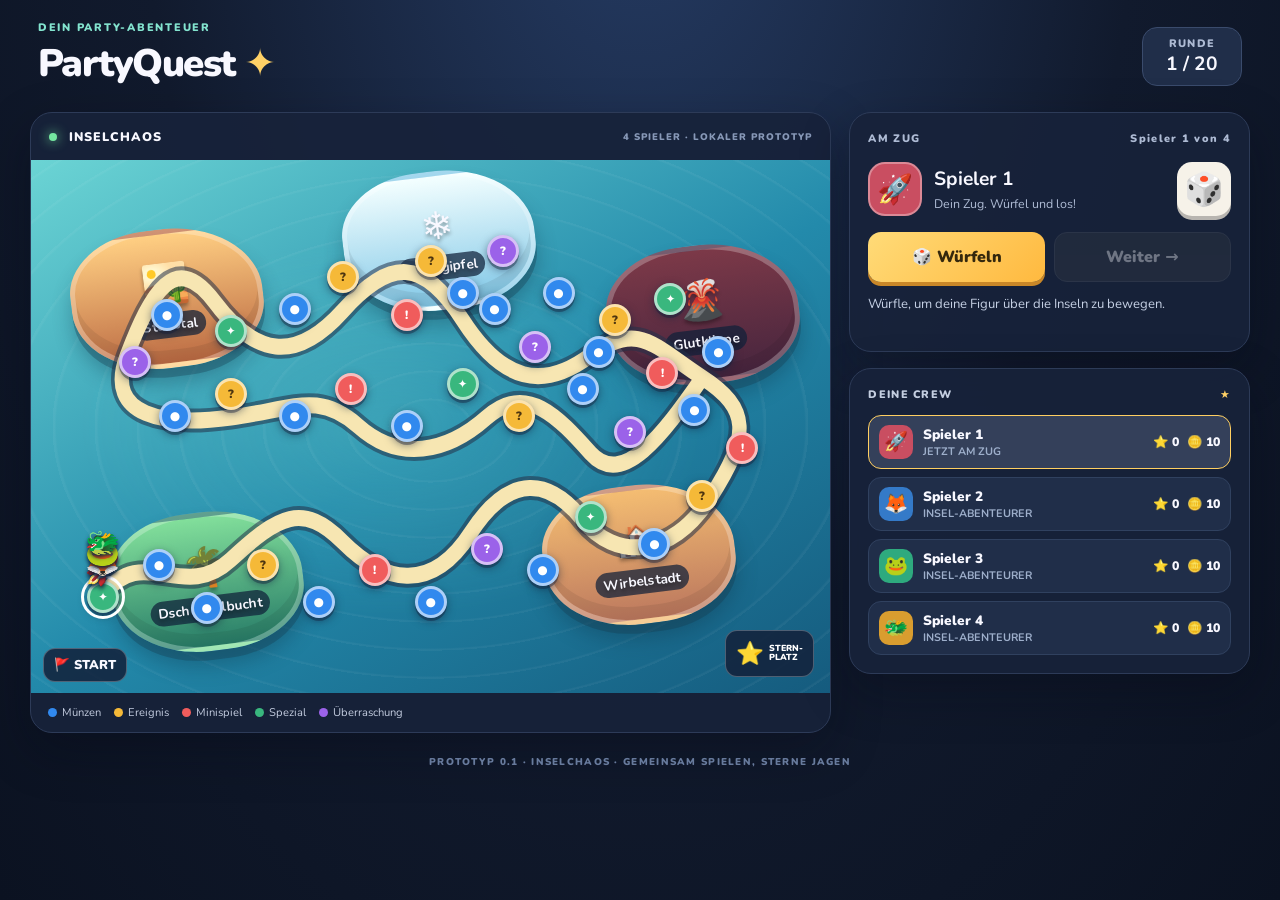
==== index.html @ fa791bbf "Add files via upload" ====
<!doctype html>
<html lang="de">
<head>
  <meta charset="utf-8">
  <meta name="viewport" content="width=device-width, initial-scale=1, viewport-fit=cover">
  <meta name="theme-color" content="#10182c">
  <title>PartyQuest – Inselchaos</title>
  <link rel="stylesheet" href="styles.css">
</head>
<body>
  <header class="topbar">
    <div>
      <div class="eyebrow">DEIN PARTY-ABENTEUER</div>
      <h1>PartyQuest <span>✦</span></h1>
    </div>
    <div class="round-box"><small>RUNDE</small><strong id="round">1 / 20</strong></div>
  </header>

  <main>
    <section class="board-shell">
      <div class="board-heading">
        <div><span class="live-dot"></span> INSELCHAOS</div>
        <span class="tiny-label">4 SPIELER · LOKALER PROTOTYP</span>
      </div>
      <div class="board" id="board">
        <div class="island island-desert"><span>🏜️</span><b>Staubtal</b></div>
        <div class="island island-snow"><span>❄️</span><b>Frostgipfel</b></div>
        <div class="island island-volcano"><span>🌋</span><b>Glutklippe</b></div>
        <div class="island island-town"><span>🏘️</span><b>Wirbelstadt</b></div>
        <div class="island island-jungle"><span>🌴</span><b>Dschungelbucht</b></div>
        <svg class="paths" viewBox="0 0 1000 600" preserveAspectRatio="none" aria-hidden="true">
          <path d="M90 490 C140 430 190 500 250 450 S340 385 390 430 S500 490 550 420 S650 360 690 405 S800 450 850 380 S900 280 840 245 S760 180 700 220 S590 250 540 180 S450 110 390 170 S280 220 230 160 S150 150 120 220 S170 300 250 290 S360 260 410 300 S520 330 570 290 S660 290 700 330 S790 310 840 245"
            fill="none" stroke="#24324a" stroke-width="27" stroke-linecap="round" stroke-linejoin="round" opacity=".55"/>
          <path d="M90 490 C140 430 190 500 250 450 S340 385 390 430 S500 490 550 420 S650 360 690 405 S800 450 850 380 S900 280 840 245 S760 180 700 220 S590 250 540 180 S450 110 390 170 S280 220 230 160 S150 150 120 220 S170 300 250 290 S360 260 410 300 S520 330 570 290 S660 290 700 330 S790 310 840 245"
            fill="none" stroke="#f7e6b2" stroke-width="18" stroke-linecap="round" stroke-linejoin="round"/>
        </svg>
        <div id="spaces" class="spaces"></div>
        <div class="start-flag">🚩 START</div>
        <div class="star-shop">⭐<small>STERN-<br>PLATZ</small></div>
      </div>
      <div class="legend">
        <span><i class="dot blue"></i> Münzen</span>
        <span><i class="dot yellow"></i> Ereignis</span>
        <span><i class="dot red"></i> Minispiel</span>
        <span><i class="dot green"></i> Spezial</span>
        <span><i class="dot purple"></i> Überraschung</span>
      </div>
    </section>

    <section class="game-controls">
      <div class="turn-card">
        <div class="turn-head"><span>AM ZUG</span><span id="turnCount">Spieler 1 von 4</span></div>
        <div class="current-player">
          <div id="currentAvatar" class="avatar red-avatar">🚀</div>
          <div class="player-name"><strong id="currentName">Spieler 1</strong><small id="currentHint">Bereit für dein Abenteuer?</small></div>
          <div class="dice" id="diceFace">🎲</div>
        </div>
        <div class="action-row">
          <button class="primary" id="rollBtn">🎲 Würfeln</button>
          <button class="secondary" id="endBtn" disabled>Weiter →</button>
        </div>
        <p class="status" id="status" aria-live="polite">Würfle, um deine Figur über die Inseln zu bewegen.</p>
      </div>

      <div class="players-card">
        <div class="section-title">DEINE CREW <span>★</span></div>
        <div id="playerList" class="player-list"></div>
      </div>
    </section>
  </main>

  <dialog id="eventDialog">
    <div class="dialog-icon" id="dialogIcon">🎉</div>
    <div class="eyebrow" id="dialogEyebrow">INSEL-EVENT</div>
    <h2 id="dialogTitle">Was für ein Glück!</h2>
    <p id="dialogText">Du hast etwas gefunden.</p>
    <button class="primary full" id="dialogButton">Weiter geht's</button>
  </dialog>

  <footer>PROTOTYP 0.1 · INSELCHAOS · GEMEINSAM SPIELEN, STERNE JAGEN</footer>
  <script src="app.js"></script>
</body>
</html>
---- styles.css ----
@import url('https://fonts.googleapis.com/css2?family=Nunito:wght@500;700;800;900&display=swap');
:root{--ink:#f8f8ff;--muted:#aebbd4;--panel:#17223a;--line:#2a3855;--gold:#ffd166}
*{box-sizing:border-box}
body{margin:0;background:radial-gradient(ellipse at 50% -20%,#263d66 0%,#111a2d 55%,#0b1221 100%);color:var(--ink);font-family:Nunito,system-ui,sans-serif;min-height:100vh}
button{font:inherit;cursor:pointer;border:0;transition:transform .15s,filter .15s}
button:active{transform:scale(.98)}
.topbar{display:flex;justify-content:space-between;align-items:center;padding:20px clamp(16px,3vw,38px);max-width:1500px;margin:auto}
.eyebrow{font-size:.68rem;font-weight:900;letter-spacing:.16em;color:#83e4cf}
h1{margin:2px 0;font-size:clamp(1.7rem,3vw,2.5rem);font-weight:900;letter-spacing:-.04em}
h1 span{color:var(--gold)}
.round-box{background:#202e49;border:1px solid #3a4b6c;border-radius:15px;padding:8px 18px;text-align:center;min-width:100px}
.round-box small,.turn-head,.section-title{display:block;font-size:.68rem;font-weight:900;letter-spacing:.12em;color:var(--muted)}
.round-box strong{font-size:1.2rem}
main{max-width:1500px;margin:0 auto;padding:0 clamp(12px,2.4vw,30px);display:grid;grid-template-columns:minmax(0,1.6fr) minmax(300px,.8fr);gap:18px}
.board-shell,.turn-card,.players-card{background:rgba(23,34,58,.92);border:1px solid #2d3b58;border-radius:22px;box-shadow:0 18px 50px #05091455;overflow:hidden}
.board-heading{display:flex;justify-content:space-between;align-items:center;padding:15px 18px;font-weight:900;letter-spacing:.08em;font-size:.78rem}
.live-dot{display:inline-block;width:8px;height:8px;background:#75e7a0;border-radius:50%;box-shadow:0 0 12px #75e7a0;margin-right:7px}
.tiny-label{font-size:.6rem;color:#8798b7}
.board{position:relative;aspect-ratio:1.5;background:linear-gradient(150deg,#6bd4d4,#238aab 52%,#155b7e);overflow:hidden;isolation:isolate}
.board:before{content:"";position:absolute;inset:0;background:radial-gradient(ellipse at 45% 50%,#7fe4d633,transparent 50%),repeating-radial-gradient(ellipse at 50% 50%,transparent 0 38px,#ffffff0b 40px 42px);z-index:-1}
.island{position:absolute;display:flex;flex-direction:column;align-items:center;justify-content:center;width:24%;height:26%;border:5px solid #ffffff40;border-radius:42% 50% 43% 48%;box-shadow:inset 0 -13px #00000012,0 9px 0 #16394c55,0 15px 20px #0c324755;transform:rotate(-7deg);font-size:clamp(1.3rem,3vw,2.8rem);text-shadow:0 3px 4px #0005}
.island b{font-size:clamp(.55rem,1.1vw,.85rem);background:#102039b8;padding:3px 8px;border-radius:20px;margin-top:2px;letter-spacing:.02em}
.island-desert{left:5%;top:13%;background:linear-gradient(#ffcf83,#bc6b43)}
.island-snow{left:39%;top:2%;background:linear-gradient(#f4ffff,#82c8e7)}
.island-volcano{right:4%;top:16%;background:linear-gradient(#7c3948,#47253e)}
.island-town{right:12%;bottom:13%;background:linear-gradient(#f4bd72,#bc785e)}
.island-jungle{left:10%;bottom:8%;background:linear-gradient(#82df9b,#287d68)}
.paths{position:absolute;inset:0;width:100%;height:100%;z-index:1;pointer-events:none}
.spaces{position:absolute;inset:0;z-index:2}
.space{position:absolute;width:clamp(18px,2.7vw,32px);height:clamp(18px,2.7vw,32px);border:3px solid #fff9;border-radius:50%;box-shadow:0 3px 0 #14203b66,0 3px 9px #10213d88;transform:translate(-50%,-50%);display:grid;place-items:center;font-size:clamp(8px,1vw,12px);font-weight:900;color:#fff}
.space.blue{background:#3189ee}.space.yellow{background:#f5b938;color:#4d3510}.space.red{background:#f05c5c}.space.green{background:#39b77e}.space.purple{background:#9b62e9}
.space.current{outline:3px solid #fff;outline-offset:3px}
.token{position:absolute;z-index:5;transform:translate(-50%,-90%);font-size:clamp(18px,2.4vw,28px);filter:drop-shadow(0 3px 2px #10203c);transition:left .25s,top .25s}
.start-flag,.star-shop{position:absolute;z-index:3;background:#13213bdc;border:1px solid #ffffff40;border-radius:12px;padding:7px 10px;font-size:clamp(.58rem,1vw,.8rem);font-weight:900}
.start-flag{left:1.5%;bottom:2%}.star-shop{right:2%;bottom:3%;display:flex;align-items:center;gap:5px;font-size:1.4rem;color:var(--gold)}.star-shop small{font-size:.55rem;color:white;line-height:1.1}
.legend{display:flex;gap:13px;flex-wrap:wrap;padding:12px 17px;font-size:.7rem;color:#c4cde0}
.legend span{display:flex;align-items:center;gap:5px}.dot{width:9px;height:9px;border-radius:50%;display:inline-block}.dot.blue{background:#3189ee}.dot.yellow{background:#f5b938}.dot.red{background:#f05c5c}.dot.green{background:#39b77e}.dot.purple{background:#9b62e9}
.game-controls{display:flex;flex-direction:column;gap:16px}
.turn-card,.players-card{padding:18px}
.turn-head{display:flex;justify-content:space-between}
.current-player{display:flex;align-items:center;gap:12px;margin:16px 0}
.avatar{width:54px;height:54px;display:grid;place-items:center;border-radius:17px;font-size:1.8rem;border:2px solid #ffffff55}
.red-avatar{background:#c94e61}.blue-avatar{background:#347ac8}.green-avatar{background:#2eaa7e}.gold-avatar{background:#d99d2f}
.player-name{display:flex;flex-direction:column;gap:3px;flex:1}.player-name strong{font-size:1.2rem}.player-name small{color:var(--muted);font-size:.78rem}
.dice{width:54px;height:54px;border-radius:15px;background:#f6f2e9;color:#202a3c;display:grid;place-items:center;font-size:2rem;box-shadow:0 4px 0 #b8b5b0}
.action-row{display:grid;grid-template-columns:1fr 1fr;gap:9px}
.primary,.secondary{padding:13px 12px;border-radius:13px;font-weight:900}
.primary{background:linear-gradient(135deg,#ffdb78,#ffb93f);color:#35280d;box-shadow:0 4px 0 #c98728}
.secondary{background:#2a3b59;color:#fff;border:1px solid #435676}
button:disabled{opacity:.38;cursor:not-allowed;filter:grayscale(.6)}
.status{font-size:.82rem;color:#c5d0e4;line-height:1.5;min-height:38px;margin:13px 0 0}
.section-title{display:flex;justify-content:space-between;color:#c4cee0}.section-title span{color:var(--gold)}
.player-list{display:grid;gap:8px;margin-top:13px}
.player-row{display:flex;align-items:center;gap:10px;background:#202e49;border:1px solid #30415f;border-radius:13px;padding:9px 10px}
.player-row.active{border-color:#ffcf61;background:#34405a}
.mini-avatar{width:34px;height:34px;display:grid;place-items:center;border-radius:10px;font-size:1.2rem}
.player-info{flex:1;display:flex;flex-direction:column;font-size:.85rem;font-weight:900}.player-info small{font-size:.68rem;color:#9eafcb;font-weight:700}
.stats{display:flex;gap:8px;font-size:.77rem;font-weight:900}.stats span{white-space:nowrap}
footer{text-align:center;padding:22px 10px 30px;color:#687b9d;font-size:.62rem;letter-spacing:.13em;font-weight:900}
dialog{background:#17233b;color:white;border:1px solid #506182;border-radius:24px;padding:28px;width:min(420px,calc(100% - 28px));box-shadow:0 25px 100px #000b;text-align:center}
dialog::backdrop{background:#050a16bb;backdrop-filter:blur(5px)}
.dialog-icon{font-size:3rem;margin-bottom:8px}dialog h2{margin:7px 0;font-size:1.6rem}dialog p{color:#bdc9df;line-height:1.55;margin-bottom:22px}.full{width:100%}
@media(max-width:900px){main{grid-template-columns:1fr}.board{aspect-ratio:1.25}.game-controls{display:grid;grid-template-columns:1fr 1fr}.tiny-label{display:none}}
@media(max-width:560px){.game-controls{grid-template-columns:1fr}.board{aspect-ratio:.95}.island{width:28%;height:21%}.island-desert{left:3%;top:13%}.island-snow{left:36%;top:3%}.island-volcano{right:2%;top:18%}.island-town{right:8%;bottom:17%}.island-jungle{left:5%;bottom:7%}.legend{gap:8px}.legend span{font-size:.62rem}.topbar{padding-top:14px}}
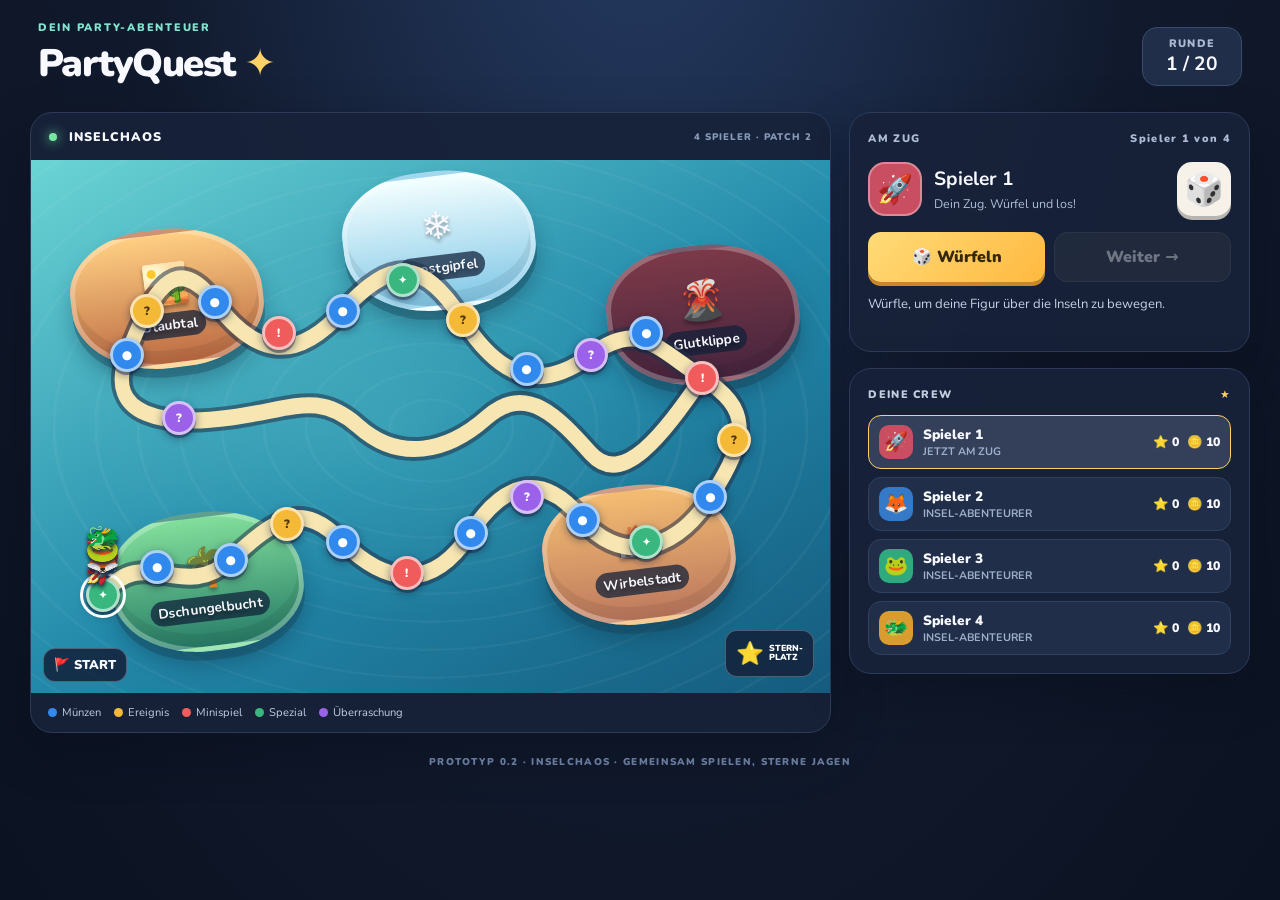
==== commit 07fa76df: "Add files via upload" ====
--- a/index.html
+++ b/index.html
@@ -1,83 +1,50 @@
 <!doctype html>
 <html lang="de">
 <head>
-  <meta charset="utf-8">
-  <meta name="viewport" content="width=device-width, initial-scale=1, viewport-fit=cover">
-  <meta name="theme-color" content="#10182c">
-  <title>PartyQuest – Inselchaos</title>
-  <link rel="stylesheet" href="styles.css">
+<meta charset="utf-8">
+<meta name="viewport" content="width=device-width, initial-scale=1, viewport-fit=cover">
+<meta name="theme-color" content="#10182c">
+<title>PartyQuest – Inselchaos</title>
+<link rel="stylesheet" href="styles.css">
 </head>
 <body>
-  <header class="topbar">
-    <div>
-      <div class="eyebrow">DEIN PARTY-ABENTEUER</div>
-      <h1>PartyQuest <span>✦</span></h1>
+<header class="topbar">
+  <div><div class="eyebrow">DEIN PARTY-ABENTEUER</div><h1>PartyQuest <span>✦</span></h1></div>
+  <div class="round-box"><small>RUNDE</small><strong id="round">1 / 20</strong></div>
+</header>
+<main>
+  <section class="board-shell">
+    <div class="board-heading"><div><span class="live-dot"></span> INSELCHAOS</div><span class="tiny-label">4 SPIELER · PATCH 2</span></div>
+    <div class="board" id="board">
+      <div class="island island-desert"><span>🏜️</span><b>Staubtal</b></div>
+      <div class="island island-snow"><span>❄️</span><b>Frostgipfel</b></div>
+      <div class="island island-volcano"><span>🌋</span><b>Glutklippe</b></div>
+      <div class="island island-town"><span>🏘️</span><b>Wirbelstadt</b></div>
+      <div class="island island-jungle"><span>🌴</span><b>Dschungelbucht</b></div>
+      <svg class="paths" viewBox="0 0 1000 600" preserveAspectRatio="none" aria-hidden="true">
+        <path d="M90 490 C140 430 190 500 250 450 S340 385 390 430 S500 490 550 420 S650 360 690 405 S800 450 850 380 S900 280 840 245 S760 180 700 220 S590 250 540 180 S450 110 390 170 S280 220 230 160 S150 150 120 220 S170 300 250 290 S360 260 410 300 S520 330 570 290 S660 290 700 330 S790 310 840 245"
+          fill="none" stroke="#24324a" stroke-width="27" stroke-linecap="round" stroke-linejoin="round" opacity=".55"/>
+        <path d="M90 490 C140 430 190 500 250 450 S340 385 390 430 S500 490 550 420 S650 360 690 405 S800 450 850 380 S900 280 840 245 S760 180 700 220 S590 250 540 180 S450 110 390 170 S280 220 230 160 S150 150 120 220 S170 300 250 290 S360 260 410 300 S520 330 570 290 S660 290 700 330 S790 310 840 245"
+          fill="none" stroke="#f7e6b2" stroke-width="18" stroke-linecap="round" stroke-linejoin="round"/>
+      </svg>
+      <div id="spaces" class="spaces"></div>
+      <div class="start-flag">🚩 START</div>
+      <div class="star-shop">⭐<small>STERN-<br>PLATZ</small></div>
     </div>
-    <div class="round-box"><small>RUNDE</small><strong id="round">1 / 20</strong></div>
-  </header>
-
-  <main>
-    <section class="board-shell">
-      <div class="board-heading">
-        <div><span class="live-dot"></span> INSELCHAOS</div>
-        <span class="tiny-label">4 SPIELER · LOKALER PROTOTYP</span>
-      </div>
-      <div class="board" id="board">
-        <div class="island island-desert"><span>🏜️</span><b>Staubtal</b></div>
-        <div class="island island-snow"><span>❄️</span><b>Frostgipfel</b></div>
-        <div class="island island-volcano"><span>🌋</span><b>Glutklippe</b></div>
-        <div class="island island-town"><span>🏘️</span><b>Wirbelstadt</b></div>
-        <div class="island island-jungle"><span>🌴</span><b>Dschungelbucht</b></div>
-        <svg class="paths" viewBox="0 0 1000 600" preserveAspectRatio="none" aria-hidden="true">
-          <path d="M90 490 C140 430 190 500 250 450 S340 385 390 430 S500 490 550 420 S650 360 690 405 S800 450 850 380 S900 280 840 245 S760 180 700 220 S590 250 540 180 S450 110 390 170 S280 220 230 160 S150 150 120 220 S170 300 250 290 S360 260 410 300 S520 330 570 290 S660 290 700 330 S790 310 840 245"
-            fill="none" stroke="#24324a" stroke-width="27" stroke-linecap="round" stroke-linejoin="round" opacity=".55"/>
-          <path d="M90 490 C140 430 190 500 250 450 S340 385 390 430 S500 490 550 420 S650 360 690 405 S800 450 850 380 S900 280 840 245 S760 180 700 220 S590 250 540 180 S450 110 390 170 S280 220 230 160 S150 150 120 220 S170 300 250 290 S360 260 410 300 S520 330 570 290 S660 290 700 330 S790 310 840 245"
-            fill="none" stroke="#f7e6b2" stroke-width="18" stroke-linecap="round" stroke-linejoin="round"/>
-        </svg>
-        <div id="spaces" class="spaces"></div>
-        <div class="start-flag">🚩 START</div>
-        <div class="star-shop">⭐<small>STERN-<br>PLATZ</small></div>
-      </div>
-      <div class="legend">
-        <span><i class="dot blue"></i> Münzen</span>
-        <span><i class="dot yellow"></i> Ereignis</span>
-        <span><i class="dot red"></i> Minispiel</span>
-        <span><i class="dot green"></i> Spezial</span>
-        <span><i class="dot purple"></i> Überraschung</span>
-      </div>
-    </section>
-
-    <section class="game-controls">
-      <div class="turn-card">
-        <div class="turn-head"><span>AM ZUG</span><span id="turnCount">Spieler 1 von 4</span></div>
-        <div class="current-player">
-          <div id="currentAvatar" class="avatar red-avatar">🚀</div>
-          <div class="player-name"><strong id="currentName">Spieler 1</strong><small id="currentHint">Bereit für dein Abenteuer?</small></div>
-          <div class="dice" id="diceFace">🎲</div>
-        </div>
-        <div class="action-row">
-          <button class="primary" id="rollBtn">🎲 Würfeln</button>
-          <button class="secondary" id="endBtn" disabled>Weiter →</button>
-        </div>
-        <p class="status" id="status" aria-live="polite">Würfle, um deine Figur über die Inseln zu bewegen.</p>
-      </div>
-
-      <div class="players-card">
-        <div class="section-title">DEINE CREW <span>★</span></div>
-        <div id="playerList" class="player-list"></div>
-      </div>
-    </section>
-  </main>
-
-  <dialog id="eventDialog">
-    <div class="dialog-icon" id="dialogIcon">🎉</div>
-    <div class="eyebrow" id="dialogEyebrow">INSEL-EVENT</div>
-    <h2 id="dialogTitle">Was für ein Glück!</h2>
-    <p id="dialogText">Du hast etwas gefunden.</p>
-    <button class="primary full" id="dialogButton">Weiter geht's</button>
-  </dialog>
-
-  <footer>PROTOTYP 0.1 · INSELCHAOS · GEMEINSAM SPIELEN, STERNE JAGEN</footer>
-  <script src="app.js"></script>
+    <div class="legend"><span><i class="dot blue"></i> Münzen</span><span><i class="dot yellow"></i> Ereignis</span><span><i class="dot red"></i> Minispiel</span><span><i class="dot green"></i> Spezial</span><span><i class="dot purple"></i> Überraschung</span></div>
+  </section>
+  <section class="game-controls">
+    <div class="turn-card">
+      <div class="turn-head"><span>AM ZUG</span><span id="turnCount">Spieler 1 von 4</span></div>
+      <div class="current-player"><div id="currentAvatar" class="avatar red-avatar">🚀</div><div class="player-name"><strong id="currentName">Spieler 1</strong><small id="currentHint">Bereit für dein Abenteuer?</small></div><div class="dice" id="diceFace">🎲</div></div>
+      <div class="action-row"><button class="primary" id="rollBtn">🎲 Würfeln</button><button class="secondary" id="endBtn" disabled>Weiter →</button></div>
+      <p class="status" id="status" aria-live="polite">Würfle, um deine Figur über die Inseln zu bewegen.</p>
+    </div>
+    <div class="players-card"><div class="section-title">DEINE CREW <span>★</span></div><div id="playerList" class="player-list"></div></div>
+  </section>
+</main>
+<dialog id="eventDialog"><div class="dialog-icon" id="dialogIcon">🎉</div><div class="eyebrow" id="dialogEyebrow">INSEL-EVENT</div><h2 id="dialogTitle">Was für ein Glück!</h2><p id="dialogText">Du hast etwas gefunden.</p><button class="primary full" id="dialogButton">Weiter geht's</button></dialog>
+<footer>PROTOTYP 0.2 · INSELCHAOS · GEMEINSAM SPIELEN, STERNE JAGEN</footer>
+<script src="app.js"></script>
 </body>
 </html>
--- a/styles.css
+++ b/styles.css
@@ -1,64 +1,11 @@
 @import url('https://fonts.googleapis.com/css2?family=Nunito:wght@500;700;800;900&display=swap');
-:root{--ink:#f8f8ff;--muted:#aebbd4;--panel:#17223a;--line:#2a3855;--gold:#ffd166}
-*{box-sizing:border-box}
-body{margin:0;background:radial-gradient(ellipse at 50% -20%,#263d66 0%,#111a2d 55%,#0b1221 100%);color:var(--ink);font-family:Nunito,system-ui,sans-serif;min-height:100vh}
-button{font:inherit;cursor:pointer;border:0;transition:transform .15s,filter .15s}
-button:active{transform:scale(.98)}
-.topbar{display:flex;justify-content:space-between;align-items:center;padding:20px clamp(16px,3vw,38px);max-width:1500px;margin:auto}
-.eyebrow{font-size:.68rem;font-weight:900;letter-spacing:.16em;color:#83e4cf}
-h1{margin:2px 0;font-size:clamp(1.7rem,3vw,2.5rem);font-weight:900;letter-spacing:-.04em}
-h1 span{color:var(--gold)}
-.round-box{background:#202e49;border:1px solid #3a4b6c;border-radius:15px;padding:8px 18px;text-align:center;min-width:100px}
-.round-box small,.turn-head,.section-title{display:block;font-size:.68rem;font-weight:900;letter-spacing:.12em;color:var(--muted)}
-.round-box strong{font-size:1.2rem}
-main{max-width:1500px;margin:0 auto;padding:0 clamp(12px,2.4vw,30px);display:grid;grid-template-columns:minmax(0,1.6fr) minmax(300px,.8fr);gap:18px}
-.board-shell,.turn-card,.players-card{background:rgba(23,34,58,.92);border:1px solid #2d3b58;border-radius:22px;box-shadow:0 18px 50px #05091455;overflow:hidden}
-.board-heading{display:flex;justify-content:space-between;align-items:center;padding:15px 18px;font-weight:900;letter-spacing:.08em;font-size:.78rem}
-.live-dot{display:inline-block;width:8px;height:8px;background:#75e7a0;border-radius:50%;box-shadow:0 0 12px #75e7a0;margin-right:7px}
-.tiny-label{font-size:.6rem;color:#8798b7}
-.board{position:relative;aspect-ratio:1.5;background:linear-gradient(150deg,#6bd4d4,#238aab 52%,#155b7e);overflow:hidden;isolation:isolate}
-.board:before{content:"";position:absolute;inset:0;background:radial-gradient(ellipse at 45% 50%,#7fe4d633,transparent 50%),repeating-radial-gradient(ellipse at 50% 50%,transparent 0 38px,#ffffff0b 40px 42px);z-index:-1}
-.island{position:absolute;display:flex;flex-direction:column;align-items:center;justify-content:center;width:24%;height:26%;border:5px solid #ffffff40;border-radius:42% 50% 43% 48%;box-shadow:inset 0 -13px #00000012,0 9px 0 #16394c55,0 15px 20px #0c324755;transform:rotate(-7deg);font-size:clamp(1.3rem,3vw,2.8rem);text-shadow:0 3px 4px #0005}
-.island b{font-size:clamp(.55rem,1.1vw,.85rem);background:#102039b8;padding:3px 8px;border-radius:20px;margin-top:2px;letter-spacing:.02em}
-.island-desert{left:5%;top:13%;background:linear-gradient(#ffcf83,#bc6b43)}
-.island-snow{left:39%;top:2%;background:linear-gradient(#f4ffff,#82c8e7)}
-.island-volcano{right:4%;top:16%;background:linear-gradient(#7c3948,#47253e)}
-.island-town{right:12%;bottom:13%;background:linear-gradient(#f4bd72,#bc785e)}
-.island-jungle{left:10%;bottom:8%;background:linear-gradient(#82df9b,#287d68)}
-.paths{position:absolute;inset:0;width:100%;height:100%;z-index:1;pointer-events:none}
-.spaces{position:absolute;inset:0;z-index:2}
-.space{position:absolute;width:clamp(18px,2.7vw,32px);height:clamp(18px,2.7vw,32px);border:3px solid #fff9;border-radius:50%;box-shadow:0 3px 0 #14203b66,0 3px 9px #10213d88;transform:translate(-50%,-50%);display:grid;place-items:center;font-size:clamp(8px,1vw,12px);font-weight:900;color:#fff}
-.space.blue{background:#3189ee}.space.yellow{background:#f5b938;color:#4d3510}.space.red{background:#f05c5c}.space.green{background:#39b77e}.space.purple{background:#9b62e9}
-.space.current{outline:3px solid #fff;outline-offset:3px}
-.token{position:absolute;z-index:5;transform:translate(-50%,-90%);font-size:clamp(18px,2.4vw,28px);filter:drop-shadow(0 3px 2px #10203c);transition:left .25s,top .25s}
-.start-flag,.star-shop{position:absolute;z-index:3;background:#13213bdc;border:1px solid #ffffff40;border-radius:12px;padding:7px 10px;font-size:clamp(.58rem,1vw,.8rem);font-weight:900}
-.start-flag{left:1.5%;bottom:2%}.star-shop{right:2%;bottom:3%;display:flex;align-items:center;gap:5px;font-size:1.4rem;color:var(--gold)}.star-shop small{font-size:.55rem;color:white;line-height:1.1}
-.legend{display:flex;gap:13px;flex-wrap:wrap;padding:12px 17px;font-size:.7rem;color:#c4cde0}
-.legend span{display:flex;align-items:center;gap:5px}.dot{width:9px;height:9px;border-radius:50%;display:inline-block}.dot.blue{background:#3189ee}.dot.yellow{background:#f5b938}.dot.red{background:#f05c5c}.dot.green{background:#39b77e}.dot.purple{background:#9b62e9}
-.game-controls{display:flex;flex-direction:column;gap:16px}
-.turn-card,.players-card{padding:18px}
-.turn-head{display:flex;justify-content:space-between}
-.current-player{display:flex;align-items:center;gap:12px;margin:16px 0}
-.avatar{width:54px;height:54px;display:grid;place-items:center;border-radius:17px;font-size:1.8rem;border:2px solid #ffffff55}
-.red-avatar{background:#c94e61}.blue-avatar{background:#347ac8}.green-avatar{background:#2eaa7e}.gold-avatar{background:#d99d2f}
-.player-name{display:flex;flex-direction:column;gap:3px;flex:1}.player-name strong{font-size:1.2rem}.player-name small{color:var(--muted);font-size:.78rem}
-.dice{width:54px;height:54px;border-radius:15px;background:#f6f2e9;color:#202a3c;display:grid;place-items:center;font-size:2rem;box-shadow:0 4px 0 #b8b5b0}
-.action-row{display:grid;grid-template-columns:1fr 1fr;gap:9px}
-.primary,.secondary{padding:13px 12px;border-radius:13px;font-weight:900}
-.primary{background:linear-gradient(135deg,#ffdb78,#ffb93f);color:#35280d;box-shadow:0 4px 0 #c98728}
-.secondary{background:#2a3b59;color:#fff;border:1px solid #435676}
-button:disabled{opacity:.38;cursor:not-allowed;filter:grayscale(.6)}
-.status{font-size:.82rem;color:#c5d0e4;line-height:1.5;min-height:38px;margin:13px 0 0}
-.section-title{display:flex;justify-content:space-between;color:#c4cee0}.section-title span{color:var(--gold)}
-.player-list{display:grid;gap:8px;margin-top:13px}
-.player-row{display:flex;align-items:center;gap:10px;background:#202e49;border:1px solid #30415f;border-radius:13px;padding:9px 10px}
-.player-row.active{border-color:#ffcf61;background:#34405a}
-.mini-avatar{width:34px;height:34px;display:grid;place-items:center;border-radius:10px;font-size:1.2rem}
-.player-info{flex:1;display:flex;flex-direction:column;font-size:.85rem;font-weight:900}.player-info small{font-size:.68rem;color:#9eafcb;font-weight:700}
-.stats{display:flex;gap:8px;font-size:.77rem;font-weight:900}.stats span{white-space:nowrap}
-footer{text-align:center;padding:22px 10px 30px;color:#687b9d;font-size:.62rem;letter-spacing:.13em;font-weight:900}
-dialog{background:#17233b;color:white;border:1px solid #506182;border-radius:24px;padding:28px;width:min(420px,calc(100% - 28px));box-shadow:0 25px 100px #000b;text-align:center}
-dialog::backdrop{background:#050a16bb;backdrop-filter:blur(5px)}
-.dialog-icon{font-size:3rem;margin-bottom:8px}dialog h2{margin:7px 0;font-size:1.6rem}dialog p{color:#bdc9df;line-height:1.55;margin-bottom:22px}.full{width:100%}
-@media(max-width:900px){main{grid-template-columns:1fr}.board{aspect-ratio:1.25}.game-controls{display:grid;grid-template-columns:1fr 1fr}.tiny-label{display:none}}
-@media(max-width:560px){.game-controls{grid-template-columns:1fr}.board{aspect-ratio:.95}.island{width:28%;height:21%}.island-desert{left:3%;top:13%}.island-snow{left:36%;top:3%}.island-volcano{right:2%;top:18%}.island-town{right:8%;bottom:17%}.island-jungle{left:5%;bottom:7%}.legend{gap:8px}.legend span{font-size:.62rem}.topbar{padding-top:14px}}
+:root{--ink:#f8f8ff;--muted:#aebbd4;--panel:#17223a;--gold:#ffd166}
+*{box-sizing:border-box}body{margin:0;background:radial-gradient(ellipse at 50% -20%,#263d66 0%,#111a2d 55%,#0b1221 100%);color:var(--ink);font-family:Nunito,system-ui,sans-serif;min-height:100vh}button{font:inherit;cursor:pointer;border:0;transition:transform .15s,filter .15s}button:active{transform:scale(.98)}
+.topbar{display:flex;justify-content:space-between;align-items:center;padding:20px clamp(16px,3vw,38px);max-width:1500px;margin:auto}.eyebrow{font-size:.68rem;font-weight:900;letter-spacing:.16em;color:#83e4cf}h1{margin:2px 0;font-size:clamp(1.7rem,3vw,2.5rem);font-weight:900;letter-spacing:-.04em}h1 span{color:var(--gold)}.round-box{background:#202e49;border:1px solid #3a4b6c;border-radius:15px;padding:8px 18px;text-align:center;min-width:100px}.round-box small,.turn-head,.section-title{display:block;font-size:.68rem;font-weight:900;letter-spacing:.12em;color:var(--muted)}.round-box strong{font-size:1.2rem}
+main{max-width:1500px;margin:0 auto;padding:0 clamp(12px,2.4vw,30px);display:grid;grid-template-columns:minmax(0,1.6fr) minmax(300px,.8fr);gap:18px}.board-shell,.turn-card,.players-card{background:rgba(23,34,58,.92);border:1px solid #2d3b58;border-radius:22px;box-shadow:0 18px 50px #05091455;overflow:hidden}.board-heading{display:flex;justify-content:space-between;align-items:center;padding:15px 18px;font-weight:900;letter-spacing:.08em;font-size:.78rem}.live-dot{display:inline-block;width:8px;height:8px;background:#75e7a0;border-radius:50%;box-shadow:0 0 12px #75e7a0;margin-right:7px}.tiny-label{font-size:.6rem;color:#8798b7}
+.board{position:relative;aspect-ratio:1.5;background:linear-gradient(150deg,#6bd4d4,#238aab 52%,#155b7e);overflow:hidden;isolation:isolate}.board:before{content:"";position:absolute;inset:0;background:radial-gradient(ellipse at 45% 50%,#7fe4d633,transparent 50%),repeating-radial-gradient(ellipse at 50% 50%,transparent 0 38px,#ffffff0b 40px 42px);z-index:-1}
+.island{position:absolute;z-index:0;display:flex;flex-direction:column;align-items:center;justify-content:center;width:24%;height:26%;border:5px solid #ffffff40;border-radius:42% 50% 43% 48%;box-shadow:inset 0 -13px #00000012,0 9px 0 #16394c55,0 15px 20px #0c324755;transform:rotate(-7deg);font-size:clamp(1.3rem,3vw,2.8rem);text-shadow:0 3px 4px #0005}.island b{font-size:clamp(.55rem,1.1vw,.85rem);background:#102039b8;padding:3px 8px;border-radius:20px;margin-top:2px;letter-spacing:.02em}.island-desert{left:5%;top:13%;background:linear-gradient(#ffcf83,#bc6b43)}.island-snow{left:39%;top:2%;background:linear-gradient(#f4ffff,#82c8e7)}.island-volcano{right:4%;top:16%;background:linear-gradient(#7c3948,#47253e)}.island-town{right:12%;bottom:13%;background:linear-gradient(#f4bd72,#bc785e)}.island-jungle{left:10%;bottom:8%;background:linear-gradient(#82df9b,#287d68)}
+.paths{position:absolute;inset:0;width:100%;height:100%;z-index:1;pointer-events:none}.spaces{position:absolute;inset:0;z-index:2}.space{position:absolute;width:clamp(23px,2.9vw,34px);height:clamp(23px,2.9vw,34px);border:3px solid #fff9;border-radius:50%;box-shadow:0 3px 0 #14203b66,0 3px 9px #10213d88;transform:translate(-50%,-50%);display:grid;place-items:center;font-size:clamp(9px,1vw,12px);font-weight:900;color:#fff}.space.blue{background:#3189ee}.space.yellow{background:#f5b938;color:#4d3510}.space.red{background:#f05c5c}.space.green{background:#39b77e}.space.purple{background:#9b62e9}.space.current{outline:3px solid #fff;outline-offset:3px}.token{position:absolute;z-index:5;transform:translate(-50%,-90%);font-size:clamp(18px,2.4vw,28px);filter:drop-shadow(0 3px 2px #10203c);transition:left .25s,top .25s}.start-flag,.star-shop{position:absolute;z-index:3;background:#13213bdc;border:1px solid #ffffff40;border-radius:12px;padding:7px 10px;font-size:clamp(.58rem,1vw,.8rem);font-weight:900}.start-flag{left:1.5%;bottom:2%}.star-shop{right:2%;bottom:3%;display:flex;align-items:center;gap:5px;font-size:1.4rem;color:var(--gold)}.star-shop small{font-size:.55rem;color:white;line-height:1.1}
+.legend{display:flex;gap:13px;flex-wrap:wrap;padding:12px 17px;font-size:.7rem;color:#c4cde0}.legend span{display:flex;align-items:center;gap:5px}.dot{width:9px;height:9px;border-radius:50%;display:inline-block}.dot.blue{background:#3189ee}.dot.yellow{background:#f5b938}.dot.red{background:#f05c5c}.dot.green{background:#39b77e}.dot.purple{background:#9b62e9}
+.game-controls{display:flex;flex-direction:column;gap:16px}.turn-card,.players-card{padding:18px}.turn-head{display:flex;justify-content:space-between}.current-player{display:flex;align-items:center;gap:12px;margin:16px 0}.avatar{width:54px;height:54px;display:grid;place-items:center;border-radius:17px;font-size:1.8rem;border:2px solid #ffffff55}.red-avatar{background:#c94e61}.blue-avatar{background:#347ac8}.green-avatar{background:#2eaa7e}.gold-avatar{background:#d99d2f}.player-name{display:flex;flex-direction:column;gap:3px;flex:1}.player-name strong{font-size:1.2rem}.player-name small{color:var(--muted);font-size:.78rem}.dice{width:54px;height:54px;border-radius:15px;background:#f6f2e9;color:#202a3c;display:grid;place-items:center;font-size:2rem;box-shadow:0 4px 0 #b8b5b0}.action-row{display:grid;grid-template-columns:1fr 1fr;gap:9px}.primary,.secondary{padding:13px 12px;border-radius:13px;font-weight:900}.primary{background:linear-gradient(135deg,#ffdb78,#ffb93f);color:#35280d;box-shadow:0 4px 0 #c98728}.secondary{background:#2a3b59;color:#fff;border:1px solid #435676}button:disabled{opacity:.38;cursor:not-allowed;filter:grayscale(.6)}.status{font-size:.82rem;color:#c5d0e4;line-height:1.5;min-height:38px;margin:13px 0 0}.section-title{display:flex;justify-content:space-between;color:#c4cee0}.section-title span{color:var(--gold)}.player-list{display:grid;gap:8px;margin-top:13px}.player-row{display:flex;align-items:center;gap:10px;background:#202e49;border:1px solid #30415f;border-radius:13px;padding:9px 10px}.player-row.active{border-color:#ffcf61;background:#34405a}.mini-avatar{width:34px;height:34px;display:grid;place-items:center;border-radius:10px;font-size:1.2rem}.player-info{flex:1;display:flex;flex-direction:column;font-size:.85rem;font-weight:900}.player-info small{font-size:.68rem;color:#9eafcb;font-weight:700}.stats{display:flex;gap:8px;font-size:.77rem;font-weight:900}.stats span{white-space:nowrap}footer{text-align:center;padding:22px 10px 30px;color:#687b9d;font-size:.62rem;letter-spacing:.13em;font-weight:900}dialog{background:#17233b;color:white;border:1px solid #506182;border-radius:24px;padding:28px;width:min(420px,calc(100% - 28px));box-shadow:0 25px 100px #000b;text-align:center}dialog::backdrop{background:#050a16bb;backdrop-filter:blur(5px)}.dialog-icon{font-size:3rem;margin-bottom:8px}dialog h2{margin:7px 0;font-size:1.6rem}dialog p{color:#bdc9df;line-height:1.55;margin-bottom:22px}.full{width:100%}
+@media(max-width:900px){main{grid-template-columns:1fr}.board{aspect-ratio:1.25}.game-controls{display:grid;grid-template-columns:1fr 1fr}.tiny-label{display:none}}@media(max-width:560px){.game-controls{grid-template-columns:1fr}.board{aspect-ratio:.95}.island{width:28%;height:21%}.island-desert{left:3%;top:13%}.island-snow{left:36%;top:3%}.island-volcano{right:2%;top:18%}.island-town{right:8%;bottom:17%}.island-jungle{left:5%;bottom:7%}.legend{gap:8px}.legend span{font-size:.62rem}.topbar{padding-top:14px}}
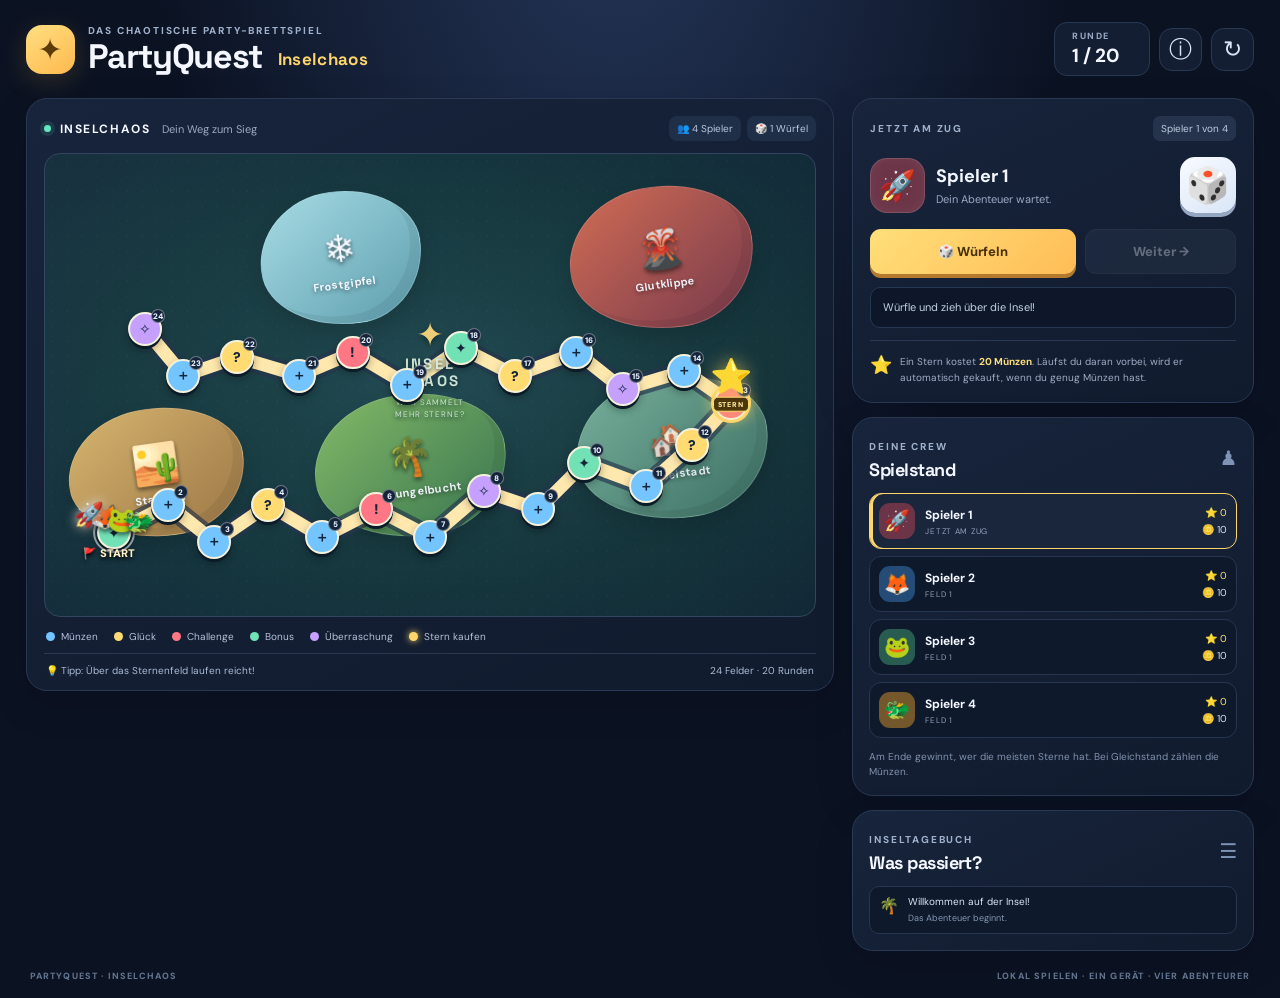
==== commit 84434fde: "Add files via upload" ====
--- a/index.html
+++ b/index.html
@@ -1,50 +1,60 @@
 <!doctype html>
 <html lang="de">
 <head>
-<meta charset="utf-8">
-<meta name="viewport" content="width=device-width, initial-scale=1, viewport-fit=cover">
-<meta name="theme-color" content="#10182c">
-<title>PartyQuest – Inselchaos</title>
-<link rel="stylesheet" href="styles.css">
+  <meta charset="utf-8">
+  <meta name="viewport" content="width=device-width, initial-scale=1, viewport-fit=cover">
+  <meta name="theme-color" content="#10182c">
+  <meta name="description" content="PartyQuest – Inselchaos: ein lokales Brettspiel für bis zu vier Spieler.">
+  <title>PartyQuest – Inselchaos</title>
+  <link rel="stylesheet" href="styles.css">
 </head>
 <body>
-<header class="topbar">
-  <div><div class="eyebrow">DEIN PARTY-ABENTEUER</div><h1>PartyQuest <span>✦</span></h1></div>
-  <div class="round-box"><small>RUNDE</small><strong id="round">1 / 20</strong></div>
-</header>
-<main>
-  <section class="board-shell">
-    <div class="board-heading"><div><span class="live-dot"></span> INSELCHAOS</div><span class="tiny-label">4 SPIELER · PATCH 2</span></div>
-    <div class="board" id="board">
-      <div class="island island-desert"><span>🏜️</span><b>Staubtal</b></div>
-      <div class="island island-snow"><span>❄️</span><b>Frostgipfel</b></div>
-      <div class="island island-volcano"><span>🌋</span><b>Glutklippe</b></div>
-      <div class="island island-town"><span>🏘️</span><b>Wirbelstadt</b></div>
-      <div class="island island-jungle"><span>🌴</span><b>Dschungelbucht</b></div>
-      <svg class="paths" viewBox="0 0 1000 600" preserveAspectRatio="none" aria-hidden="true">
-        <path d="M90 490 C140 430 190 500 250 450 S340 385 390 430 S500 490 550 420 S650 360 690 405 S800 450 850 380 S900 280 840 245 S760 180 700 220 S590 250 540 180 S450 110 390 170 S280 220 230 160 S150 150 120 220 S170 300 250 290 S360 260 410 300 S520 330 570 290 S660 290 700 330 S790 310 840 245"
-          fill="none" stroke="#24324a" stroke-width="27" stroke-linecap="round" stroke-linejoin="round" opacity=".55"/>
-        <path d="M90 490 C140 430 190 500 250 450 S340 385 390 430 S500 490 550 420 S650 360 690 405 S800 450 850 380 S900 280 840 245 S760 180 700 220 S590 250 540 180 S450 110 390 170 S280 220 230 160 S150 150 120 220 S170 300 250 290 S360 260 410 300 S520 330 570 290 S660 290 700 330 S790 310 840 245"
-          fill="none" stroke="#f7e6b2" stroke-width="18" stroke-linecap="round" stroke-linejoin="round"/>
-      </svg>
-      <div id="spaces" class="spaces"></div>
-      <div class="start-flag">🚩 START</div>
-      <div class="star-shop">⭐<small>STERN-<br>PLATZ</small></div>
-    </div>
-    <div class="legend"><span><i class="dot blue"></i> Münzen</span><span><i class="dot yellow"></i> Ereignis</span><span><i class="dot red"></i> Minispiel</span><span><i class="dot green"></i> Spezial</span><span><i class="dot purple"></i> Überraschung</span></div>
-  </section>
-  <section class="game-controls">
-    <div class="turn-card">
-      <div class="turn-head"><span>AM ZUG</span><span id="turnCount">Spieler 1 von 4</span></div>
-      <div class="current-player"><div id="currentAvatar" class="avatar red-avatar">🚀</div><div class="player-name"><strong id="currentName">Spieler 1</strong><small id="currentHint">Bereit für dein Abenteuer?</small></div><div class="dice" id="diceFace">🎲</div></div>
-      <div class="action-row"><button class="primary" id="rollBtn">🎲 Würfeln</button><button class="secondary" id="endBtn" disabled>Weiter →</button></div>
-      <p class="status" id="status" aria-live="polite">Würfle, um deine Figur über die Inseln zu bewegen.</p>
-    </div>
-    <div class="players-card"><div class="section-title">DEINE CREW <span>★</span></div><div id="playerList" class="player-list"></div></div>
-  </section>
-</main>
-<dialog id="eventDialog"><div class="dialog-icon" id="dialogIcon">🎉</div><div class="eyebrow" id="dialogEyebrow">INSEL-EVENT</div><h2 id="dialogTitle">Was für ein Glück!</h2><p id="dialogText">Du hast etwas gefunden.</p><button class="primary full" id="dialogButton">Weiter geht's</button></dialog>
-<footer>PROTOTYP 0.2 · INSELCHAOS · GEMEINSAM SPIELEN, STERNE JAGEN</footer>
-<script src="app.js"></script>
+  <div class="app-shell">
+    <header class="topbar">
+      <div class="brand"><div class="brand-mark">✦</div><div><div class="eyebrow">DAS CHAOTISCHE PARTY-BRETT­SPIEL</div><h1>PartyQuest <span>Inselchaos</span></h1></div></div>
+      <div class="header-actions"><div class="round-box"><small>RUNDE</small><strong id="roundLabel">1 / 20</strong></div><button class="icon-button" id="rulesBtn" aria-label="Spielregeln" title="Spielregeln">ⓘ</button><button class="icon-button" id="restartBtn" aria-label="Neustart" title="Neustart">↻</button></div>
+    </header>
+
+    <main class="layout">
+      <section class="board-panel panel">
+        <div class="panel-heading"><div><span class="live-dot"></span><strong>INSELCHAOS</strong><small>Dein Weg zum Sieg</small></div><div class="board-badges"><span>👥 4 Spieler</span><span>🎲 1 Würfel</span></div></div>
+        <div class="board" id="board" aria-label="Spielbrett">
+          <div class="island island-desert"><span>🏜️</span><b>Staubtal</b></div>
+          <div class="island island-snow"><span>❄️</span><b>Frostgipfel</b></div>
+          <div class="island island-volcano"><span>🌋</span><b>Glutklippe</b></div>
+          <div class="island island-town"><span>🏘️</span><b>Wirbelstadt</b></div>
+          <div class="island island-jungle"><span>🌴</span><b>Dschungelbucht</b></div>
+          <svg class="paths" id="paths" viewBox="0 0 1000 600" preserveAspectRatio="none" aria-hidden="true"><polyline id="pathLine" points="" fill="none" stroke="#26354d" stroke-width="28" stroke-linecap="round" stroke-linejoin="round" opacity=".65"/><polyline id="pathInner" points="" fill="none" stroke="#ffe8ad" stroke-width="17" stroke-linecap="round" stroke-linejoin="round"/></svg>
+          <div class="spaces" id="spaces"></div>
+          <div class="tokens" id="tokens"></div>
+          <div class="start-flag">🚩 <span>START</span></div>
+          <div class="star-marker" id="starMarker"><span>⭐</span><small>STERN</small></div>
+          <div class="board-center"><div class="center-logo">✦</div><strong>INSEL<br>CHAOS</strong><small>WER SAMMELT<br>MEHR STERNE?</small></div>
+        </div>
+        <div class="legend"><span><i class="dot blue"></i>Münzen</span><span><i class="dot yellow"></i>Glück</span><span><i class="dot red"></i>Challenge</span><span><i class="dot green"></i>Bonus</span><span><i class="dot purple"></i>Überraschung</span><span><i class="dot star"></i>Stern kaufen</span></div>
+        <div class="board-foot"><span>💡 Tipp: Über das Sternenfeld laufen reicht!</span><span id="spaceHint">24 Felder · 20 Runden</span></div>
+      </section>
+
+      <aside class="sidebar">
+        <section class="turn-card panel">
+          <div class="turn-top"><span class="section-kicker">JETZT AM ZUG</span><span id="turnCount" class="turn-count">Spieler 1 von 4</span></div>
+          <div class="current-player"><div id="currentAvatar" class="avatar red-avatar">🚀</div><div class="current-copy"><strong id="currentName">Spieler 1</strong><small id="currentHint">Dein Abenteuer wartet.</small></div><div class="dice" id="diceFace">🎲</div></div>
+          <div class="action-row"><button class="primary" id="rollBtn">🎲 Würfeln</button><button class="secondary" id="nextBtn" disabled>Weiter <span>→</span></button></div>
+          <div class="status" id="status" aria-live="polite">Würfle und zieh über die Insel!</div>
+          <div class="turn-rule"><span>⭐</span><p>Ein Stern kostet <b>20 Münzen</b>. Läufst du daran vorbei, wird er automatisch gekauft, wenn du genug Münzen hast.</p></div>
+        </section>
+        <section class="crew-card panel"><div class="section-title"><div><span class="section-kicker">DEINE CREW</span><h2>Spielstand</h2></div><span class="crew-icon">♟</span></div><div id="playerList" class="player-list"></div><div class="score-note">Am Ende gewinnt, wer die meisten Sterne hat. Bei Gleichstand zählen die Münzen.</div></section>
+        <section class="log-card panel"><div class="section-title"><div><span class="section-kicker">INSELTAGEBUCH</span><h2>Was passiert?</h2></div><span class="log-icon">☰</span></div><div id="gameLog" class="game-log"><div class="log-entry"><span>🌴</span><p>Willkommen auf der Insel!<small>Das Abenteuer beginnt.</small></p></div></div></section>
+      </aside>
+    </main>
+    <footer><span>PARTYQUEST · INSELCHAOS</span><span>LOKAL SPIELEN · EIN GERÄT · VIER ABENTEURER</span></footer>
+  </div>
+
+  <dialog id="eventDialog" class="game-dialog"><div class="dialog-glow"></div><button class="dialog-close" id="closeDialog" aria-label="Schließen">×</button><div class="dialog-icon" id="dialogIcon">🎉</div><div class="eyebrow" id="dialogEyebrow">INSEL-EVENT</div><h2 id="dialogTitle">Was für ein Glück!</h2><p id="dialogText">Du hast etwas gefunden.</p><div id="dialogExtra" class="dialog-extra"></div><button class="primary full" id="dialogButton">Weiter geht's</button></dialog>
+
+  <dialog id="setupDialog" class="game-dialog setup-dialog"><div class="dialog-icon">🏝️</div><div class="eyebrow">MACH DIE CREW BEREIT</div><h2>Wer spielt mit?</h2><p>Gebt euren Figuren Namen. Ihr spielt gemeinsam an einem Gerät.</p><div class="name-fields" id="nameFields"></div><button class="primary full" id="startGameBtn">Ab auf die Insel!</button></dialog>
+
+  <dialog id="rulesDialog" class="game-dialog rules-dialog"><button class="dialog-close" id="closeRules" aria-label="Schließen">×</button><div class="dialog-icon">📜</div><div class="eyebrow">KURZ ERKLÄRT</div><h2>So funktioniert's</h2><div class="rules-list"><p><b>🎲 Dein Zug:</b> Würfeln, Figur ziehen, Feldaktion ausführen. Danach ist die nächste Person dran.</p><p><b>⭐ Sternenfeld:</b> Ein Stern kostet 20 Münzen. Du musst nicht darauf landen – Vorbeilaufen reicht. Nach dem Kauf zieht der Stern um.</p><p><b>🪙 Münzen:</b> Sammle sie auf den Feldern. Sie sind wichtig, um Sterne zu kaufen und entscheiden bei Gleichstand.</p><p><b>🎯 Challenges:</b> Auf roten Feldern kommt eine kleine Party-Aufgabe. Die Crew entscheidet gemeinsam, ob sie geschafft wurde.</p><p><b>🏆 Spielende:</b> Nach 20 Runden gewinnt die Person mit den meisten Sternen. Bei Gleichstand gewinnt die Person mit mehr Münzen.</p></div><button class="primary full" id="rulesOkay">Alles klar!</button></dialog>
+  <script src="app.js"></script>
 </body>
-</html>+</html>
--- a/styles.css
+++ b/styles.css
@@ -1,11 +1,8 @@
-@import url('https://fonts.googleapis.com/css2?family=Nunito:wght@500;700;800;900&display=swap');
-:root{--ink:#f8f8ff;--muted:#aebbd4;--panel:#17223a;--gold:#ffd166}
-*{box-sizing:border-box}body{margin:0;background:radial-gradient(ellipse at 50% -20%,#263d66 0%,#111a2d 55%,#0b1221 100%);color:var(--ink);font-family:Nunito,system-ui,sans-serif;min-height:100vh}button{font:inherit;cursor:pointer;border:0;transition:transform .15s,filter .15s}button:active{transform:scale(.98)}
-.topbar{display:flex;justify-content:space-between;align-items:center;padding:20px clamp(16px,3vw,38px);max-width:1500px;margin:auto}.eyebrow{font-size:.68rem;font-weight:900;letter-spacing:.16em;color:#83e4cf}h1{margin:2px 0;font-size:clamp(1.7rem,3vw,2.5rem);font-weight:900;letter-spacing:-.04em}h1 span{color:var(--gold)}.round-box{background:#202e49;border:1px solid #3a4b6c;border-radius:15px;padding:8px 18px;text-align:center;min-width:100px}.round-box small,.turn-head,.section-title{display:block;font-size:.68rem;font-weight:900;letter-spacing:.12em;color:var(--muted)}.round-box strong{font-size:1.2rem}
-main{max-width:1500px;margin:0 auto;padding:0 clamp(12px,2.4vw,30px);display:grid;grid-template-columns:minmax(0,1.6fr) minmax(300px,.8fr);gap:18px}.board-shell,.turn-card,.players-card{background:rgba(23,34,58,.92);border:1px solid #2d3b58;border-radius:22px;box-shadow:0 18px 50px #05091455;overflow:hidden}.board-heading{display:flex;justify-content:space-between;align-items:center;padding:15px 18px;font-weight:900;letter-spacing:.08em;font-size:.78rem}.live-dot{display:inline-block;width:8px;height:8px;background:#75e7a0;border-radius:50%;box-shadow:0 0 12px #75e7a0;margin-right:7px}.tiny-label{font-size:.6rem;color:#8798b7}
-.board{position:relative;aspect-ratio:1.5;background:linear-gradient(150deg,#6bd4d4,#238aab 52%,#155b7e);overflow:hidden;isolation:isolate}.board:before{content:"";position:absolute;inset:0;background:radial-gradient(ellipse at 45% 50%,#7fe4d633,transparent 50%),repeating-radial-gradient(ellipse at 50% 50%,transparent 0 38px,#ffffff0b 40px 42px);z-index:-1}
-.island{position:absolute;z-index:0;display:flex;flex-direction:column;align-items:center;justify-content:center;width:24%;height:26%;border:5px solid #ffffff40;border-radius:42% 50% 43% 48%;box-shadow:inset 0 -13px #00000012,0 9px 0 #16394c55,0 15px 20px #0c324755;transform:rotate(-7deg);font-size:clamp(1.3rem,3vw,2.8rem);text-shadow:0 3px 4px #0005}.island b{font-size:clamp(.55rem,1.1vw,.85rem);background:#102039b8;padding:3px 8px;border-radius:20px;margin-top:2px;letter-spacing:.02em}.island-desert{left:5%;top:13%;background:linear-gradient(#ffcf83,#bc6b43)}.island-snow{left:39%;top:2%;background:linear-gradient(#f4ffff,#82c8e7)}.island-volcano{right:4%;top:16%;background:linear-gradient(#7c3948,#47253e)}.island-town{right:12%;bottom:13%;background:linear-gradient(#f4bd72,#bc785e)}.island-jungle{left:10%;bottom:8%;background:linear-gradient(#82df9b,#287d68)}
-.paths{position:absolute;inset:0;width:100%;height:100%;z-index:1;pointer-events:none}.spaces{position:absolute;inset:0;z-index:2}.space{position:absolute;width:clamp(23px,2.9vw,34px);height:clamp(23px,2.9vw,34px);border:3px solid #fff9;border-radius:50%;box-shadow:0 3px 0 #14203b66,0 3px 9px #10213d88;transform:translate(-50%,-50%);display:grid;place-items:center;font-size:clamp(9px,1vw,12px);font-weight:900;color:#fff}.space.blue{background:#3189ee}.space.yellow{background:#f5b938;color:#4d3510}.space.red{background:#f05c5c}.space.green{background:#39b77e}.space.purple{background:#9b62e9}.space.current{outline:3px solid #fff;outline-offset:3px}.token{position:absolute;z-index:5;transform:translate(-50%,-90%);font-size:clamp(18px,2.4vw,28px);filter:drop-shadow(0 3px 2px #10203c);transition:left .25s,top .25s}.start-flag,.star-shop{position:absolute;z-index:3;background:#13213bdc;border:1px solid #ffffff40;border-radius:12px;padding:7px 10px;font-size:clamp(.58rem,1vw,.8rem);font-weight:900}.start-flag{left:1.5%;bottom:2%}.star-shop{right:2%;bottom:3%;display:flex;align-items:center;gap:5px;font-size:1.4rem;color:var(--gold)}.star-shop small{font-size:.55rem;color:white;line-height:1.1}
-.legend{display:flex;gap:13px;flex-wrap:wrap;padding:12px 17px;font-size:.7rem;color:#c4cde0}.legend span{display:flex;align-items:center;gap:5px}.dot{width:9px;height:9px;border-radius:50%;display:inline-block}.dot.blue{background:#3189ee}.dot.yellow{background:#f5b938}.dot.red{background:#f05c5c}.dot.green{background:#39b77e}.dot.purple{background:#9b62e9}
-.game-controls{display:flex;flex-direction:column;gap:16px}.turn-card,.players-card{padding:18px}.turn-head{display:flex;justify-content:space-between}.current-player{display:flex;align-items:center;gap:12px;margin:16px 0}.avatar{width:54px;height:54px;display:grid;place-items:center;border-radius:17px;font-size:1.8rem;border:2px solid #ffffff55}.red-avatar{background:#c94e61}.blue-avatar{background:#347ac8}.green-avatar{background:#2eaa7e}.gold-avatar{background:#d99d2f}.player-name{display:flex;flex-direction:column;gap:3px;flex:1}.player-name strong{font-size:1.2rem}.player-name small{color:var(--muted);font-size:.78rem}.dice{width:54px;height:54px;border-radius:15px;background:#f6f2e9;color:#202a3c;display:grid;place-items:center;font-size:2rem;box-shadow:0 4px 0 #b8b5b0}.action-row{display:grid;grid-template-columns:1fr 1fr;gap:9px}.primary,.secondary{padding:13px 12px;border-radius:13px;font-weight:900}.primary{background:linear-gradient(135deg,#ffdb78,#ffb93f);color:#35280d;box-shadow:0 4px 0 #c98728}.secondary{background:#2a3b59;color:#fff;border:1px solid #435676}button:disabled{opacity:.38;cursor:not-allowed;filter:grayscale(.6)}.status{font-size:.82rem;color:#c5d0e4;line-height:1.5;min-height:38px;margin:13px 0 0}.section-title{display:flex;justify-content:space-between;color:#c4cee0}.section-title span{color:var(--gold)}.player-list{display:grid;gap:8px;margin-top:13px}.player-row{display:flex;align-items:center;gap:10px;background:#202e49;border:1px solid #30415f;border-radius:13px;padding:9px 10px}.player-row.active{border-color:#ffcf61;background:#34405a}.mini-avatar{width:34px;height:34px;display:grid;place-items:center;border-radius:10px;font-size:1.2rem}.player-info{flex:1;display:flex;flex-direction:column;font-size:.85rem;font-weight:900}.player-info small{font-size:.68rem;color:#9eafcb;font-weight:700}.stats{display:flex;gap:8px;font-size:.77rem;font-weight:900}.stats span{white-space:nowrap}footer{text-align:center;padding:22px 10px 30px;color:#687b9d;font-size:.62rem;letter-spacing:.13em;font-weight:900}dialog{background:#17233b;color:white;border:1px solid #506182;border-radius:24px;padding:28px;width:min(420px,calc(100% - 28px));box-shadow:0 25px 100px #000b;text-align:center}dialog::backdrop{background:#050a16bb;backdrop-filter:blur(5px)}.dialog-icon{font-size:3rem;margin-bottom:8px}dialog h2{margin:7px 0;font-size:1.6rem}dialog p{color:#bdc9df;line-height:1.55;margin-bottom:22px}.full{width:100%}
-@media(max-width:900px){main{grid-template-columns:1fr}.board{aspect-ratio:1.25}.game-controls{display:grid;grid-template-columns:1fr 1fr}.tiny-label{display:none}}@media(max-width:560px){.game-controls{grid-template-columns:1fr}.board{aspect-ratio:.95}.island{width:28%;height:21%}.island-desert{left:3%;top:13%}.island-snow{left:36%;top:3%}.island-volcano{right:2%;top:18%}.island-town{right:8%;bottom:17%}.island-jungle{left:5%;bottom:7%}.legend{gap:8px}.legend span{font-size:.62rem}.topbar{padding-top:14px}}
+@import url('https://fonts.googleapis.com/css2?family=DM+Sans:wght@400;500;600;700;800&family=Space+Grotesk:wght@500;600;700&display=swap');
+:root{--bg:#0b1222;--panel:#131e33;--panel2:#17253d;--line:#283954;--text:#f4f7ff;--muted:#9aa9c2;--gold:#ffd66b;--mint:#65e6c2;--red:#ff727b;--blue:#70b9ff;--purple:#c5a0ff}
+*{box-sizing:border-box}html{min-height:100%;background:var(--bg)}body{margin:0;background:radial-gradient(ellipse at 48% -20%,#26385c 0,transparent 50%),var(--bg);color:var(--text);font-family:'DM Sans',system-ui,sans-serif;min-height:100vh}.app-shell{max-width:1600px;margin:auto;padding:22px clamp(12px,2vw,30px) 16px}.topbar{display:flex;align-items:center;justify-content:space-between;gap:16px;margin-bottom:22px}.brand{display:flex;align-items:center;gap:13px}.brand-mark{display:grid;place-items:center;width:49px;height:49px;border-radius:16px;background:linear-gradient(145deg,#ffdf80,#ffb94f);color:#5d3b08;font-size:30px;box-shadow:0 7px 28px #ffc65328}.eyebrow,.section-kicker{font-size:10px;letter-spacing:.18em;font-weight:800;color:#9fb0cb}.brand h1{font-family:'Space Grotesk',sans-serif;font-size:clamp(22px,3vw,34px);margin:3px 0 0;letter-spacing:-.04em;line-height:1}.brand h1 span{font-size:.5em;letter-spacing:.02em;color:var(--gold);vertical-align:middle;margin-left:7px}.header-actions{display:flex;align-items:center;gap:9px}.round-box{background:var(--panel);border:1px solid var(--line);border-radius:13px;padding:7px 17px;min-width:96px}.round-box small{display:block;font-size:9px;letter-spacing:.16em;color:var(--muted);font-weight:800}.round-box strong{display:block;font-size:19px;margin-top:1px}.icon-button{width:43px;height:43px;border-radius:13px;border:1px solid var(--line);background:var(--panel);color:#d9e4f7;font-size:23px;cursor:pointer}.icon-button:hover{background:#223552}.layout{display:grid;grid-template-columns:minmax(0,1.65fr) minmax(310px,.82fr);gap:18px;align-items:start}.panel{background:linear-gradient(155deg,#17243b,#111b2e);border:1px solid #293954;border-radius:21px;box-shadow:0 14px 38px #02071225}.board-panel{padding:17px 17px 13px;min-width:0}.panel-heading{display:flex;justify-content:space-between;align-items:center;gap:10px;margin-bottom:12px}.panel-heading>div:first-child{display:flex;align-items:center;gap:9px}.panel-heading strong{font-size:12px;letter-spacing:.13em}.panel-heading small{color:var(--muted);font-size:11px;margin-left:3px}.live-dot{width:7px;height:7px;background:var(--mint);border-radius:50%;box-shadow:0 0 0 4px #65e6c21c}.board-badges{display:flex;gap:6px}.board-badges span{font-size:10px;color:#bac8df;background:#202f48;padding:6px 8px;border-radius:8px}.board{position:relative;width:100%;aspect-ratio:1000/600;overflow:hidden;border-radius:16px;border:1px solid #34455f;background:radial-gradient(ellipse at 51% 50%,#244c55 0%,#1b4147 30%,#16383f 60%,#132c3b 100%);isolation:isolate}.board:before{content:"";position:absolute;inset:0;background-image:radial-gradient(#ffffff0b 1px,transparent 1px);background-size:15px 15px;opacity:.6;z-index:-1}.board:after{content:"";position:absolute;inset:0;background:linear-gradient(120deg,#ffffff05,transparent 40%,#00000016);pointer-events:none}.island{position:absolute;z-index:0;display:flex;flex-direction:column;align-items:center;justify-content:center;gap:3px;border:1px solid #ffffff20;border-radius:48% 52% 43% 57%/53% 44% 56% 47%;box-shadow:inset -9px -8px 0 #00000010,0 10px 20px #00000022;transform:rotate(-8deg);font-size:clamp(8px,1.2vw,14px);text-shadow:0 2px 4px #0006}.island span{font-size:clamp(19px,3vw,38px);filter:drop-shadow(0 3px 2px #0003)}.island b{font-size:clamp(7px,.95vw,11px);letter-spacing:.03em}.island-desert{left:3%;top:55%;width:23%;height:28%;background:linear-gradient(145deg,#d5b36c,#9c7747)}.island-snow{left:28%;top:8%;width:21%;height:29%;background:linear-gradient(145deg,#a5dbe4,#5e9eae)}.island-volcano{left:68%;top:7%;width:24%;height:31%;background:linear-gradient(145deg,#d56e56,#7e3d50)}.island-town{left:69%;top:48%;width:25%;height:31%;background:linear-gradient(145deg,#7bb6a0,#42786c)}.island-jungle{left:35%;top:52%;width:25%;height:31%;background:linear-gradient(145deg,#83b967,#3b7953)}.paths{position:absolute;inset:0;width:100%;height:100%;z-index:1;overflow:visible}.spaces,.tokens{position:absolute;inset:0;z-index:3;pointer-events:none}.space{position:absolute;width:4.4%;aspect-ratio:1;transform:translate(-50%,-50%);border:2px solid #f4f2dd;border-radius:50%;display:grid;place-items:center;color:#12253a;font-weight:900;font-size:clamp(8px,1.15vw,14px);box-shadow:0 3px 0 #0b1b27,0 4px 9px #0005;transition:filter .2s,transform .2s}.space.blue{background:#74c5ff}.space.yellow{background:#ffdb71}.space.red{background:#ff7784}.space.green{background:#72e1b6}.space.purple{background:#c5a0ff}.space.occupied{outline:2px solid #fff8;outline-offset:2px}.space .space-number{position:absolute;top:-5px;right:-5px;font-size:8px;background:#14243a;color:#e9f1ff;width:14px;height:14px;border-radius:50%;display:grid;place-items:center;border:1px solid #ffffff60}.token{position:absolute;transform:translate(-50%,-70%);font-size:clamp(15px,2vw,24px);filter:drop-shadow(0 3px 2px #0008);transition:left .22s ease,top .22s ease;z-index:7;line-height:1;animation:token-bob 2.5s ease-in-out infinite}.token.current-token{filter:drop-shadow(0 0 6px #fff) drop-shadow(0 3px 2px #0008);z-index:9}.token .token-ring{position:absolute;left:50%;top:55%;width:25px;height:9px;transform:translate(-50%,-50%);border:2px solid currentColor;border-radius:50%;opacity:.9}.start-flag{position:absolute;left:5%;top:85%;display:flex;align-items:center;gap:3px;z-index:6;color:#fff0c4;font-weight:900;font-size:clamp(8px,1vw,11px);text-shadow:0 2px 4px #000}.star-marker{position:absolute;z-index:8;left:50%;top:50%;transform:translate(-50%,-85%);display:flex;flex-direction:column;align-items:center;filter:drop-shadow(0 0 9px #ffd45a99);pointer-events:none;transition:left .3s,top .3s}.star-marker span{font-size:clamp(22px,3vw,34px);animation:star-float 1.8s ease-in-out infinite}.star-marker small{font-size:7px;font-weight:900;letter-spacing:.12em;background:#4b370b;color:#ffe9a0;border:1px solid #ffdc70;border-radius:5px;padding:2px 4px;margin-top:-2px}.board-center{position:absolute;left:50%;top:46%;transform:translate(-50%,-50%);width:18%;text-align:center;z-index:2;color:#d5eadc;opacity:.95;pointer-events:none;text-shadow:0 2px 5px #0b2b2a}.center-logo{font-size:clamp(19px,3vw,33px);color:#f9d57a}.board-center strong{display:block;font-family:'Space Grotesk',sans-serif;letter-spacing:.14em;font-size:clamp(9px,1.35vw,15px);line-height:1.1}.board-center small{display:block;margin-top:7px;font-size:clamp(5px,.65vw,8px);letter-spacing:.12em;line-height:1.5}.legend{display:flex;flex-wrap:wrap;gap:12px 16px;padding:13px 2px 10px;color:#b4c2d8;font-size:10px}.legend span{display:flex;align-items:center;gap:6px}.dot{display:inline-block;width:9px;height:9px;border-radius:50%}.dot.blue{background:#74c5ff}.dot.yellow{background:#ffdb71}.dot.red{background:#ff7784}.dot.green{background:#72e1b6}.dot.purple{background:#c5a0ff}.dot.star{background:#ffd66b;box-shadow:0 0 7px #ffd66b}.board-foot{border-top:1px solid #2a3951;padding:10px 2px 0;display:flex;justify-content:space-between;gap:10px;font-size:10px;color:#aabbd3}.sidebar{display:grid;gap:14px;min-width:0}.turn-card{padding:17px}.turn-top{display:flex;justify-content:space-between;align-items:center}.turn-count{font-size:10px;color:#c0cee3;background:#25334c;border-radius:7px;padding:6px 8px}.current-player{display:flex;align-items:center;gap:11px;margin:16px 0}.avatar{width:55px;height:55px;border-radius:17px;display:grid;place-items:center;font-size:30px;flex-shrink:0;border:1px solid #ffffff25;box-shadow:inset 0 0 18px #ffffff10}.red-avatar{background:#6b3447}.blue-avatar{background:#244c76}.green-avatar{background:#285c50}.gold-avatar{background:#75572c}.current-copy{min-width:0;flex:1}.current-copy strong{display:block;font-size:18px;overflow-wrap:anywhere}.current-copy small{display:block;color:var(--muted);font-size:11px;margin-top:4px}.dice{width:56px;height:56px;flex-shrink:0;display:grid;place-items:center;border-radius:15px;background:linear-gradient(145deg,#f9fbff,#d8e5f7);color:#17243a;font-size:35px;box-shadow:0 4px 0 #94a6c2;transition:transform .2s}.dice.rolling{animation:dice-roll .65s ease-in-out}.action-row{display:grid;grid-template-columns:1.15fr .85fr;gap:9px}.primary,.secondary{border:0;border-radius:11px;padding:13px 12px;font:800 13px 'DM Sans',sans-serif;cursor:pointer;transition:transform .15s,filter .15s}.primary{background:linear-gradient(135deg,#ffdf7a,#ffbd56);color:#49310a;box-shadow:0 4px 0 #b57a2e}.secondary{background:#283953;color:#e2ebf9;border:1px solid #3b4e6a}.primary:hover:not(:disabled),.secondary:hover:not(:disabled){filter:brightness(1.08);transform:translateY(-1px)}button:disabled{opacity:.38;cursor:not-allowed;filter:grayscale(.2)}.status{margin-top:13px;border-radius:10px;background:#0d1729;border:1px solid #263751;padding:11px 12px;color:#c4d1e5;font-size:11px;line-height:1.5;min-height:41px}.turn-rule{display:flex;align-items:flex-start;gap:8px;margin-top:12px;padding-top:12px;border-top:1px solid #293954}.turn-rule span{font-size:18px}.turn-rule p{margin:1px 0 0;color:#9fadc4;font-size:10px;line-height:1.55}.turn-rule b{color:#ffdf7a}.crew-card,.log-card{padding:16px}.section-title{display:flex;justify-content:space-between;align-items:center;margin-bottom:12px}.section-title h2{font-family:'Space Grotesk',sans-serif;font-size:18px;margin:3px 0 0;letter-spacing:-.03em}.crew-icon,.log-icon{font-size:20px;color:#7f94b5}.player-list{display:grid;gap:7px}.player-row{display:flex;align-items:center;gap:10px;background:#0e192b;border:1px solid #263650;border-radius:12px;padding:9px;min-width:0}.player-row.active{border-color:#ffd66b;box-shadow:inset 3px 0 0 #ffd66b;background:#19263b}.mini-avatar{display:grid;place-items:center;width:36px;height:36px;border-radius:11px;font-size:21px;flex-shrink:0}.player-info{min-width:0;flex:1}.player-info strong{display:block;font-size:12px;overflow:hidden;text-overflow:ellipsis;white-space:nowrap}.player-info small{display:block;margin-top:3px;font-size:8px;letter-spacing:.09em;color:#91a2bc}.stats{display:flex;flex-direction:column;align-items:flex-end;gap:4px;white-space:nowrap;font-size:10px;color:#d7e1f1}.stats span:first-child{color:#ffdf7a}.score-note{margin-top:11px;color:#8192ad;font-size:10px;line-height:1.5}.game-log{display:grid;gap:7px;max-height:190px;overflow:auto}.log-entry{display:flex;gap:9px;padding:8px 9px;background:#0e192b;border-radius:10px;border:1px solid #263650}.log-entry>span{font-size:16px}.log-entry p{margin:0;font-size:10px;color:#dce5f5;line-height:1.4}.log-entry small{display:block;color:#8497b3;margin-top:3px;font-size:9px}footer{display:flex;justify-content:space-between;gap:12px;color:#637590;font-size:9px;letter-spacing:.13em;font-weight:800;padding:19px 4px 0}.game-dialog{position:fixed;inset:0;margin:auto;border:1px solid #425674;border-radius:24px;background:linear-gradient(155deg,#1c2d49,#101b2e);color:var(--text);width:min(440px,calc(100% - 28px));padding:30px 28px 25px;box-shadow:0 25px 100px #000a;overflow:hidden;text-align:center}.game-dialog::backdrop{background:#060b16c9;backdrop-filter:blur(7px)}.dialog-glow{position:absolute;left:50%;top:-130px;transform:translateX(-50%);width:300px;height:220px;background:#ffd66b18;filter:blur(25px);pointer-events:none}.dialog-close{position:absolute;right:14px;top:12px;border:0;background:#ffffff12;color:#e5edfa;border-radius:10px;width:30px;height:30px;font-size:22px;cursor:pointer}.dialog-icon{font-size:48px;margin:3px 0 13px;position:relative}.game-dialog h2{font-family:'Space Grotesk',sans-serif;font-size:27px;letter-spacing:-.04em;margin:8px 0 10px;position:relative}.game-dialog>p{font-size:13px;line-height:1.65;color:#b7c5dc;margin:0 0 18px;position:relative}.full{width:100%;margin-top:10px;position:relative}.dialog-extra{margin:15px 0;text-align:left}.choice-list{display:grid;gap:8px}.choice-button{border:1px solid #3b4f6e;background:#1b2b44;color:#eaf1fc;border-radius:10px;padding:11px;text-align:left;font:600 12px 'DM Sans',sans-serif;cursor:pointer}.choice-button:hover{border-color:#ffd66b}.result-pill{padding:12px;border:1px solid #3a5d59;background:#163a37;border-radius:12px;color:#a8f0d9;font-size:12px;line-height:1.5}.name-fields{display:grid;gap:9px;text-align:left;margin:18px 0}.name-field{display:flex;align-items:center;gap:9px}.name-field label{width:30px;font-size:22px}.name-field input{width:100%;border:1px solid #3a4e6a;border-radius:10px;background:#0d1728;color:white;padding:11px 12px;font:600 13px 'DM Sans',sans-serif;outline:none}.name-field input:focus{border-color:#ffd66b}.rules-dialog{text-align:left}.rules-dialog>.dialog-icon,.rules-dialog>.eyebrow,.rules-dialog>h2{text-align:center}.rules-list{display:grid;gap:8px;margin:18px 0}.rules-list p{margin:0;border:1px solid #30435e;background:#13223a;border-radius:11px;padding:11px;color:#b9c7dc;font-size:12px;line-height:1.55}.rules-list b{color:#ffdf7a}.rules-dialog .full{display:block}.shake{animation:shake .35s}@keyframes dice-roll{0%{transform:rotate(0) scale(1)}30%{transform:rotate(150deg) scale(1.12)}70%{transform:rotate(310deg) scale(.94)}100%{transform:rotate(360deg) scale(1)}}@keyframes star-float{0%,100%{transform:translateY(0) rotate(-4deg)}50%{transform:translateY(-5px) rotate(5deg)}}@keyframes token-bob{0%,100%{margin-top:0}50%{margin-top:-3px}}@keyframes shake{0%,100%{transform:translateX(0)}25%{transform:translateX(-5px)}75%{transform:translateX(5px)}}
+@media(max-width:980px){.layout{grid-template-columns:minmax(0,1.15fr) minmax(280px,.85fr);gap:12px}.board-panel{padding:12px}.panel-heading small{display:none}.board-badges span{font-size:9px}.sidebar{gap:10px}.turn-card,.crew-card,.log-card{padding:13px}.current-player{gap:8px}.avatar{width:47px;height:47px;font-size:25px}.dice{width:48px;height:48px;font-size:29px}.current-copy strong{font-size:15px}}
+@media(max-width:720px){.app-shell{padding:12px 10px}.topbar{margin-bottom:12px}.brand-mark{width:40px;height:40px;border-radius:13px;font-size:25px}.brand h1{font-size:23px}.brand h1 span{display:block;font-size:11px;margin:4px 0 0}.eyebrow{font-size:8px}.header-actions{gap:5px}.round-box{min-width:73px;padding:6px 10px}.round-box strong{font-size:16px}.icon-button{width:36px;height:36px}.layout{grid-template-columns:1fr}.board-panel{padding:10px}.panel-heading{margin-bottom:8px}.panel-heading strong{font-size:10px}.board-badges span{padding:5px;font-size:8px}.board{border-radius:12px}.space{width:5.3%;font-size:10px}.island span{font-size:24px}.island b{font-size:8px}.board-center{width:22%;top:46%}.board-center strong{font-size:11px}.board-center small{font-size:6px}.legend{gap:8px 12px;font-size:9px;padding:10px 2px}.board-foot{font-size:9px}.sidebar{grid-template-columns:1fr;gap:10px}.turn-card{padding:14px}.crew-card{padding:13px}.player-list{grid-template-columns:repeat(2,minmax(0,1fr))}.player-row{gap:7px;padding:8px}.stats{font-size:9px}.game-log{max-height:120px}footer{font-size:7px;letter-spacing:.08em;padding-top:13px}}
+@media(max-width:380px){.brand h1{font-size:19px}.brand-mark{width:34px;height:34px}.header-actions{gap:4px}.round-box{min-width:65px}.board-badges span:last-child{display:none}.action-row{grid-template-columns:1fr 1fr}.primary,.secondary{font-size:12px;padding:12px 7px}.turn-rule p{font-size:9px}}
+
+.space.has-star{box-shadow:0 0 0 3px #ffd66b,0 0 15px #ffd66b99,0 3px 0 #0b1b27;z-index:4}.ranking-list{display:grid;gap:7px;margin:14px 0}.ranking-row{display:flex;align-items:center;gap:9px;background:#11213a;border:1px solid #354966;border-radius:10px;padding:10px;font-size:11px}.ranking-row b{flex:1;text-align:left}.ranking-row span:first-child{font-size:17px}.ranking-row span:nth-last-child(-n+2){white-space:nowrap;color:#ffdf7a}
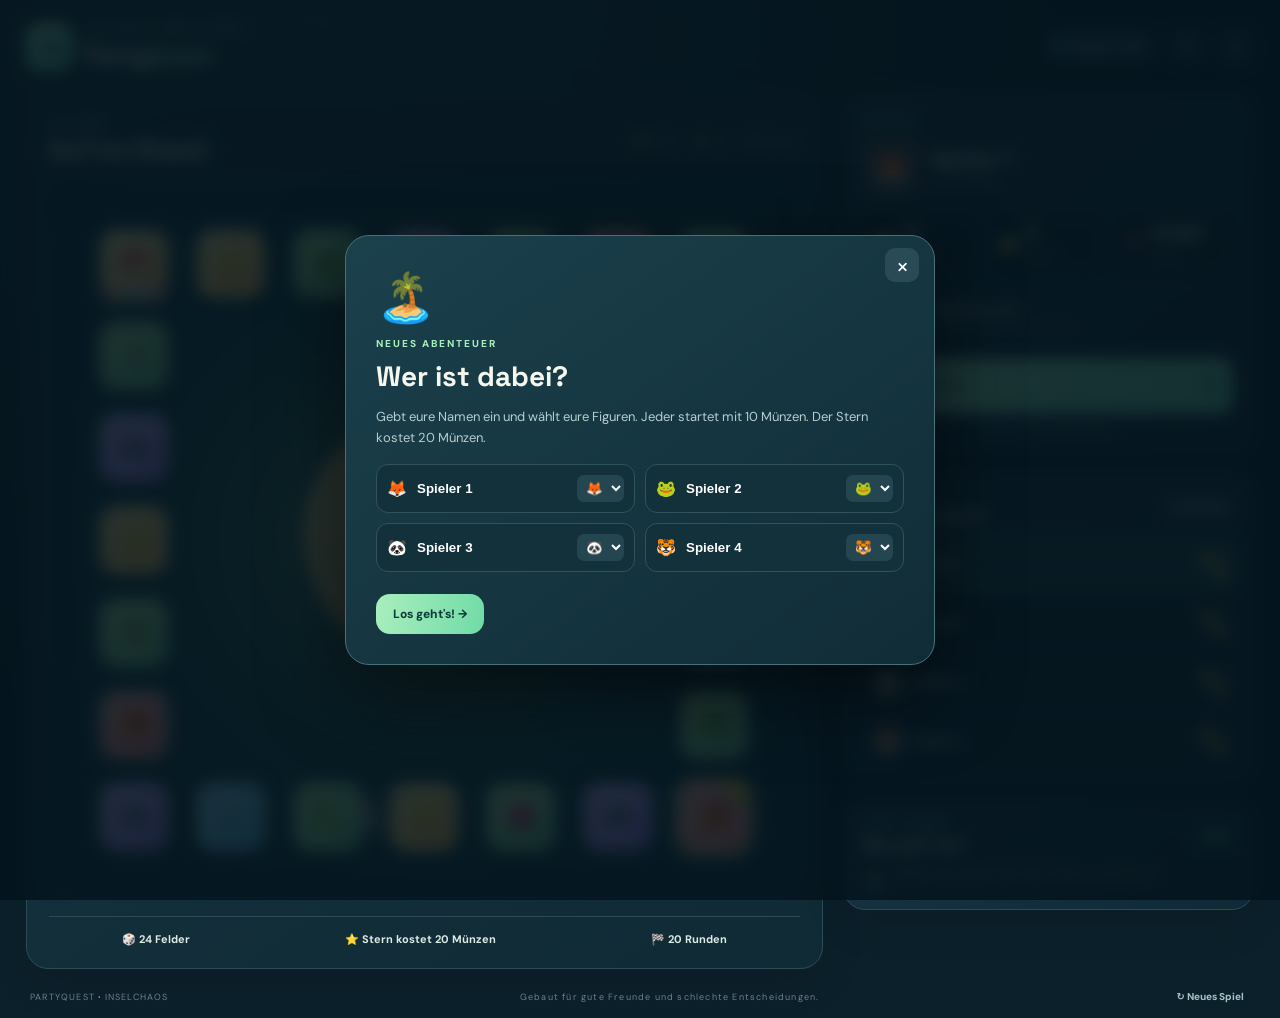
==== commit 2145a54e: "Add files via upload" ====
--- a/index.html
+++ b/index.html
@@ -3,58 +3,84 @@
 <head>
   <meta charset="utf-8">
   <meta name="viewport" content="width=device-width, initial-scale=1, viewport-fit=cover">
-  <meta name="theme-color" content="#10182c">
-  <meta name="description" content="PartyQuest – Inselchaos: ein lokales Brettspiel für bis zu vier Spieler.">
+  <meta name="theme-color" content="#102d3a">
   <title>PartyQuest – Inselchaos</title>
   <link rel="stylesheet" href="styles.css">
 </head>
 <body>
   <div class="app-shell">
     <header class="topbar">
-      <div class="brand"><div class="brand-mark">✦</div><div><div class="eyebrow">DAS CHAOTISCHE PARTY-BRETT­SPIEL</div><h1>PartyQuest <span>Inselchaos</span></h1></div></div>
-      <div class="header-actions"><div class="round-box"><small>RUNDE</small><strong id="roundLabel">1 / 20</strong></div><button class="icon-button" id="rulesBtn" aria-label="Spielregeln" title="Spielregeln">ⓘ</button><button class="icon-button" id="restartBtn" aria-label="Neustart" title="Neustart">↻</button></div>
+      <div class="brand">
+        <div class="brand-mark">PQ</div>
+        <div><div class="eyebrow">DAS PARTY-BRETT-SPIEL</div><h1>Party<span>Quest</span></h1></div>
+      </div>
+      <div class="top-actions">
+        <div class="round-pill"><span class="live-dot"></span><span id="roundLabel">Runde 1 / 20</span></div>
+        <button class="icon-button" id="rulesBtn" aria-label="Regeln">?</button>
+        <button class="icon-button" id="soundBtn" aria-label="Sound umschalten">♫</button>
+      </div>
     </header>
 
     <main class="layout">
       <section class="board-panel panel">
-        <div class="panel-heading"><div><span class="live-dot"></span><strong>INSELCHAOS</strong><small>Dein Weg zum Sieg</small></div><div class="board-badges"><span>👥 4 Spieler</span><span>🎲 1 Würfel</span></div></div>
-        <div class="board" id="board" aria-label="Spielbrett">
-          <div class="island island-desert"><span>🏜️</span><b>Staubtal</b></div>
-          <div class="island island-snow"><span>❄️</span><b>Frostgipfel</b></div>
-          <div class="island island-volcano"><span>🌋</span><b>Glutklippe</b></div>
-          <div class="island island-town"><span>🏘️</span><b>Wirbelstadt</b></div>
-          <div class="island island-jungle"><span>🌴</span><b>Dschungelbucht</b></div>
-          <svg class="paths" id="paths" viewBox="0 0 1000 600" preserveAspectRatio="none" aria-hidden="true"><polyline id="pathLine" points="" fill="none" stroke="#26354d" stroke-width="28" stroke-linecap="round" stroke-linejoin="round" opacity=".65"/><polyline id="pathInner" points="" fill="none" stroke="#ffe8ad" stroke-width="17" stroke-linecap="round" stroke-linejoin="round"/></svg>
-          <div class="spaces" id="spaces"></div>
-          <div class="tokens" id="tokens"></div>
-          <div class="start-flag">🚩 <span>START</span></div>
-          <div class="star-marker" id="starMarker"><span>⭐</span><small>STERN</small></div>
-          <div class="board-center"><div class="center-logo">✦</div><strong>INSEL<br>CHAOS</strong><small>WER SAMMELT<br>MEHR STERNE?</small></div>
+        <div class="section-heading">
+          <div><div class="eyebrow">DIE INSEL</div><h2>Auf ins Chaos!</h2></div>
+          <div class="legend"><span><i class="legend-dot coin-dot"></i>Münzen</span><span><i class="legend-dot star-dot"></i>Stern</span><span><i class="legend-dot game-dot"></i>Minispiel</span></div>
         </div>
-        <div class="legend"><span><i class="dot blue"></i>Münzen</span><span><i class="dot yellow"></i>Glück</span><span><i class="dot red"></i>Challenge</span><span><i class="dot green"></i>Bonus</span><span><i class="dot purple"></i>Überraschung</span><span><i class="dot star"></i>Stern kaufen</span></div>
-        <div class="board-foot"><span>💡 Tipp: Über das Sternenfeld laufen reicht!</span><span id="spaceHint">24 Felder · 20 Runden</span></div>
+        <div class="board-wrap">
+          <div class="island-decor decor-one">🌴</div><div class="island-decor decor-two">🌊</div><div class="island-decor decor-three">🪨</div>
+          <div id="board" class="board" aria-label="Spielbrett"></div>
+          <div class="board-center">
+            <div class="center-sun">☀️</div>
+            <div class="center-title">INSEL<br>CHAOS</div>
+            <div class="center-sub">ROLL · MOVE · PARTY</div>
+            <div class="center-treasure">🏝️</div>
+          </div>
+        </div>
+        <div class="board-footer"><span>🎲 <b>24 Felder</b></span><span>⭐ <b>Stern kostet 20 Münzen</b></span><span>🏁 <b>20 Runden</b></span></div>
       </section>
 
       <aside class="sidebar">
-        <section class="turn-card panel">
-          <div class="turn-top"><span class="section-kicker">JETZT AM ZUG</span><span id="turnCount" class="turn-count">Spieler 1 von 4</span></div>
-          <div class="current-player"><div id="currentAvatar" class="avatar red-avatar">🚀</div><div class="current-copy"><strong id="currentName">Spieler 1</strong><small id="currentHint">Dein Abenteuer wartet.</small></div><div class="dice" id="diceFace">🎲</div></div>
-          <div class="action-row"><button class="primary" id="rollBtn">🎲 Würfeln</button><button class="secondary" id="nextBtn" disabled>Weiter <span>→</span></button></div>
-          <div class="status" id="status" aria-live="polite">Würfle und zieh über die Insel!</div>
-          <div class="turn-rule"><span>⭐</span><p>Ein Stern kostet <b>20 Münzen</b>. Läufst du daran vorbei, wird er automatisch gekauft, wenn du genug Münzen hast.</p></div>
+        <section class="panel current-panel">
+          <div class="eyebrow">AM ZUG</div>
+          <div class="current-player">
+            <div id="activeAvatar" class="avatar large">🦊</div>
+            <div class="player-info"><h2 id="activeName">Spieler 1</h2><div id="activeStatus" class="muted">Bereit für den Zug?</div></div>
+          </div>
+          <div class="stats-row">
+            <div class="stat-box"><span class="stat-icon">🪙</span><div><strong id="activeCoins">10</strong><small>Münzen</small></div></div>
+            <div class="stat-box"><span class="stat-icon">⭐</span><div><strong id="activeStars">0</strong><small>Sterne</small></div></div>
+            <div class="stat-box"><span class="stat-icon">📍</span><div><strong id="activePosition">START</strong><small>Position</small></div></div>
+          </div>
+          <div class="dice-area">
+            <div id="dice" class="dice">⚀</div>
+            <div class="dice-copy"><strong id="diceTitle">Würfel bereit?</strong><span id="diceText">Würfle und entdecke dein Feld.</span></div>
+          </div>
+          <button id="rollBtn" class="primary-button"><span>🎲</span> Würfeln <span class="button-arrow">→</span></button>
+          <div id="turnHint" class="turn-hint">Jeder Zug kann alles ändern.</div>
         </section>
-        <section class="crew-card panel"><div class="section-title"><div><span class="section-kicker">DEINE CREW</span><h2>Spielstand</h2></div><span class="crew-icon">♟</span></div><div id="playerList" class="player-list"></div><div class="score-note">Am Ende gewinnt, wer die meisten Sterne hat. Bei Gleichstand zählen die Münzen.</div></section>
-        <section class="log-card panel"><div class="section-title"><div><span class="section-kicker">INSELTAGEBUCH</span><h2>Was passiert?</h2></div><span class="log-icon">☰</span></div><div id="gameLog" class="game-log"><div class="log-entry"><span>🌴</span><p>Willkommen auf der Insel!<small>Das Abenteuer beginnt.</small></p></div></div></section>
+
+        <section class="panel players-panel">
+          <div class="section-heading compact"><div><div class="eyebrow">DIE CREW</div><h3>Spielerübersicht</h3></div><span class="mini-badge">4 PLAYERS</span></div>
+          <div id="playerList" class="player-list"></div>
+        </section>
+
+        <section class="panel feed-panel">
+          <div class="section-heading compact"><div><div class="eyebrow">LIVE-TICKER</div><h3>Was geht ab?</h3></div><span class="live-label">LIVE</span></div>
+          <div id="eventLog" class="event-log" aria-live="polite"></div>
+        </section>
       </aside>
     </main>
-    <footer><span>PARTYQUEST · INSELCHAOS</span><span>LOKAL SPIELEN · EIN GERÄT · VIER ABENTEURER</span></footer>
+
+    <footer class="bottom-bar"><span>PARTYQUEST <b>·</b> INSELCHAOS</span><span>Gebaut für gute Freunde und schlechte Entscheidungen.</span><button id="restartBtn" class="text-button">↻ Neues Spiel</button></footer>
   </div>
 
-  <dialog id="eventDialog" class="game-dialog"><div class="dialog-glow"></div><button class="dialog-close" id="closeDialog" aria-label="Schließen">×</button><div class="dialog-icon" id="dialogIcon">🎉</div><div class="eyebrow" id="dialogEyebrow">INSEL-EVENT</div><h2 id="dialogTitle">Was für ein Glück!</h2><p id="dialogText">Du hast etwas gefunden.</p><div id="dialogExtra" class="dialog-extra"></div><button class="primary full" id="dialogButton">Weiter geht's</button></dialog>
-
-  <dialog id="setupDialog" class="game-dialog setup-dialog"><div class="dialog-icon">🏝️</div><div class="eyebrow">MACH DIE CREW BEREIT</div><h2>Wer spielt mit?</h2><p>Gebt euren Figuren Namen. Ihr spielt gemeinsam an einem Gerät.</p><div class="name-fields" id="nameFields"></div><button class="primary full" id="startGameBtn">Ab auf die Insel!</button></dialog>
-
-  <dialog id="rulesDialog" class="game-dialog rules-dialog"><button class="dialog-close" id="closeRules" aria-label="Schließen">×</button><div class="dialog-icon">📜</div><div class="eyebrow">KURZ ERKLÄRT</div><h2>So funktioniert's</h2><div class="rules-list"><p><b>🎲 Dein Zug:</b> Würfeln, Figur ziehen, Feldaktion ausführen. Danach ist die nächste Person dran.</p><p><b>⭐ Sternenfeld:</b> Ein Stern kostet 20 Münzen. Du musst nicht darauf landen – Vorbeilaufen reicht. Nach dem Kauf zieht der Stern um.</p><p><b>🪙 Münzen:</b> Sammle sie auf den Feldern. Sie sind wichtig, um Sterne zu kaufen und entscheiden bei Gleichstand.</p><p><b>🎯 Challenges:</b> Auf roten Feldern kommt eine kleine Party-Aufgabe. Die Crew entscheidet gemeinsam, ob sie geschafft wurde.</p><p><b>🏆 Spielende:</b> Nach 20 Runden gewinnt die Person mit den meisten Sternen. Bei Gleichstand gewinnt die Person mit mehr Münzen.</p></div><button class="primary full" id="rulesOkay">Alles klar!</button></dialog>
+  <div id="overlay" class="overlay hidden" role="dialog" aria-modal="true">
+    <div id="modal" class="modal">
+      <button id="closeModal" class="modal-close" aria-label="Schließen">×</button>
+      <div id="modalContent"></div>
+    </div>
+  </div>
   <script src="app.js"></script>
 </body>
-</html>
+</html>
--- a/styles.css
+++ b/styles.css
@@ -1,8 +1,3 @@
 @import url('https://fonts.googleapis.com/css2?family=DM+Sans:wght@400;500;600;700;800&family=Space+Grotesk:wght@500;600;700&display=swap');
-:root{--bg:#0b1222;--panel:#131e33;--panel2:#17253d;--line:#283954;--text:#f4f7ff;--muted:#9aa9c2;--gold:#ffd66b;--mint:#65e6c2;--red:#ff727b;--blue:#70b9ff;--purple:#c5a0ff}
-*{box-sizing:border-box}html{min-height:100%;background:var(--bg)}body{margin:0;background:radial-gradient(ellipse at 48% -20%,#26385c 0,transparent 50%),var(--bg);color:var(--text);font-family:'DM Sans',system-ui,sans-serif;min-height:100vh}.app-shell{max-width:1600px;margin:auto;padding:22px clamp(12px,2vw,30px) 16px}.topbar{display:flex;align-items:center;justify-content:space-between;gap:16px;margin-bottom:22px}.brand{display:flex;align-items:center;gap:13px}.brand-mark{display:grid;place-items:center;width:49px;height:49px;border-radius:16px;background:linear-gradient(145deg,#ffdf80,#ffb94f);color:#5d3b08;font-size:30px;box-shadow:0 7px 28px #ffc65328}.eyebrow,.section-kicker{font-size:10px;letter-spacing:.18em;font-weight:800;color:#9fb0cb}.brand h1{font-family:'Space Grotesk',sans-serif;font-size:clamp(22px,3vw,34px);margin:3px 0 0;letter-spacing:-.04em;line-height:1}.brand h1 span{font-size:.5em;letter-spacing:.02em;color:var(--gold);vertical-align:middle;margin-left:7px}.header-actions{display:flex;align-items:center;gap:9px}.round-box{background:var(--panel);border:1px solid var(--line);border-radius:13px;padding:7px 17px;min-width:96px}.round-box small{display:block;font-size:9px;letter-spacing:.16em;color:var(--muted);font-weight:800}.round-box strong{display:block;font-size:19px;margin-top:1px}.icon-button{width:43px;height:43px;border-radius:13px;border:1px solid var(--line);background:var(--panel);color:#d9e4f7;font-size:23px;cursor:pointer}.icon-button:hover{background:#223552}.layout{display:grid;grid-template-columns:minmax(0,1.65fr) minmax(310px,.82fr);gap:18px;align-items:start}.panel{background:linear-gradient(155deg,#17243b,#111b2e);border:1px solid #293954;border-radius:21px;box-shadow:0 14px 38px #02071225}.board-panel{padding:17px 17px 13px;min-width:0}.panel-heading{display:flex;justify-content:space-between;align-items:center;gap:10px;margin-bottom:12px}.panel-heading>div:first-child{display:flex;align-items:center;gap:9px}.panel-heading strong{font-size:12px;letter-spacing:.13em}.panel-heading small{color:var(--muted);font-size:11px;margin-left:3px}.live-dot{width:7px;height:7px;background:var(--mint);border-radius:50%;box-shadow:0 0 0 4px #65e6c21c}.board-badges{display:flex;gap:6px}.board-badges span{font-size:10px;color:#bac8df;background:#202f48;padding:6px 8px;border-radius:8px}.board{position:relative;width:100%;aspect-ratio:1000/600;overflow:hidden;border-radius:16px;border:1px solid #34455f;background:radial-gradient(ellipse at 51% 50%,#244c55 0%,#1b4147 30%,#16383f 60%,#132c3b 100%);isolation:isolate}.board:before{content:"";position:absolute;inset:0;background-image:radial-gradient(#ffffff0b 1px,transparent 1px);background-size:15px 15px;opacity:.6;z-index:-1}.board:after{content:"";position:absolute;inset:0;background:linear-gradient(120deg,#ffffff05,transparent 40%,#00000016);pointer-events:none}.island{position:absolute;z-index:0;display:flex;flex-direction:column;align-items:center;justify-content:center;gap:3px;border:1px solid #ffffff20;border-radius:48% 52% 43% 57%/53% 44% 56% 47%;box-shadow:inset -9px -8px 0 #00000010,0 10px 20px #00000022;transform:rotate(-8deg);font-size:clamp(8px,1.2vw,14px);text-shadow:0 2px 4px #0006}.island span{font-size:clamp(19px,3vw,38px);filter:drop-shadow(0 3px 2px #0003)}.island b{font-size:clamp(7px,.95vw,11px);letter-spacing:.03em}.island-desert{left:3%;top:55%;width:23%;height:28%;background:linear-gradient(145deg,#d5b36c,#9c7747)}.island-snow{left:28%;top:8%;width:21%;height:29%;background:linear-gradient(145deg,#a5dbe4,#5e9eae)}.island-volcano{left:68%;top:7%;width:24%;height:31%;background:linear-gradient(145deg,#d56e56,#7e3d50)}.island-town{left:69%;top:48%;width:25%;height:31%;background:linear-gradient(145deg,#7bb6a0,#42786c)}.island-jungle{left:35%;top:52%;width:25%;height:31%;background:linear-gradient(145deg,#83b967,#3b7953)}.paths{position:absolute;inset:0;width:100%;height:100%;z-index:1;overflow:visible}.spaces,.tokens{position:absolute;inset:0;z-index:3;pointer-events:none}.space{position:absolute;width:4.4%;aspect-ratio:1;transform:translate(-50%,-50%);border:2px solid #f4f2dd;border-radius:50%;display:grid;place-items:center;color:#12253a;font-weight:900;font-size:clamp(8px,1.15vw,14px);box-shadow:0 3px 0 #0b1b27,0 4px 9px #0005;transition:filter .2s,transform .2s}.space.blue{background:#74c5ff}.space.yellow{background:#ffdb71}.space.red{background:#ff7784}.space.green{background:#72e1b6}.space.purple{background:#c5a0ff}.space.occupied{outline:2px solid #fff8;outline-offset:2px}.space .space-number{position:absolute;top:-5px;right:-5px;font-size:8px;background:#14243a;color:#e9f1ff;width:14px;height:14px;border-radius:50%;display:grid;place-items:center;border:1px solid #ffffff60}.token{position:absolute;transform:translate(-50%,-70%);font-size:clamp(15px,2vw,24px);filter:drop-shadow(0 3px 2px #0008);transition:left .22s ease,top .22s ease;z-index:7;line-height:1;animation:token-bob 2.5s ease-in-out infinite}.token.current-token{filter:drop-shadow(0 0 6px #fff) drop-shadow(0 3px 2px #0008);z-index:9}.token .token-ring{position:absolute;left:50%;top:55%;width:25px;height:9px;transform:translate(-50%,-50%);border:2px solid currentColor;border-radius:50%;opacity:.9}.start-flag{position:absolute;left:5%;top:85%;display:flex;align-items:center;gap:3px;z-index:6;color:#fff0c4;font-weight:900;font-size:clamp(8px,1vw,11px);text-shadow:0 2px 4px #000}.star-marker{position:absolute;z-index:8;left:50%;top:50%;transform:translate(-50%,-85%);display:flex;flex-direction:column;align-items:center;filter:drop-shadow(0 0 9px #ffd45a99);pointer-events:none;transition:left .3s,top .3s}.star-marker span{font-size:clamp(22px,3vw,34px);animation:star-float 1.8s ease-in-out infinite}.star-marker small{font-size:7px;font-weight:900;letter-spacing:.12em;background:#4b370b;color:#ffe9a0;border:1px solid #ffdc70;border-radius:5px;padding:2px 4px;margin-top:-2px}.board-center{position:absolute;left:50%;top:46%;transform:translate(-50%,-50%);width:18%;text-align:center;z-index:2;color:#d5eadc;opacity:.95;pointer-events:none;text-shadow:0 2px 5px #0b2b2a}.center-logo{font-size:clamp(19px,3vw,33px);color:#f9d57a}.board-center strong{display:block;font-family:'Space Grotesk',sans-serif;letter-spacing:.14em;font-size:clamp(9px,1.35vw,15px);line-height:1.1}.board-center small{display:block;margin-top:7px;font-size:clamp(5px,.65vw,8px);letter-spacing:.12em;line-height:1.5}.legend{display:flex;flex-wrap:wrap;gap:12px 16px;padding:13px 2px 10px;color:#b4c2d8;font-size:10px}.legend span{display:flex;align-items:center;gap:6px}.dot{display:inline-block;width:9px;height:9px;border-radius:50%}.dot.blue{background:#74c5ff}.dot.yellow{background:#ffdb71}.dot.red{background:#ff7784}.dot.green{background:#72e1b6}.dot.purple{background:#c5a0ff}.dot.star{background:#ffd66b;box-shadow:0 0 7px #ffd66b}.board-foot{border-top:1px solid #2a3951;padding:10px 2px 0;display:flex;justify-content:space-between;gap:10px;font-size:10px;color:#aabbd3}.sidebar{display:grid;gap:14px;min-width:0}.turn-card{padding:17px}.turn-top{display:flex;justify-content:space-between;align-items:center}.turn-count{font-size:10px;color:#c0cee3;background:#25334c;border-radius:7px;padding:6px 8px}.current-player{display:flex;align-items:center;gap:11px;margin:16px 0}.avatar{width:55px;height:55px;border-radius:17px;display:grid;place-items:center;font-size:30px;flex-shrink:0;border:1px solid #ffffff25;box-shadow:inset 0 0 18px #ffffff10}.red-avatar{background:#6b3447}.blue-avatar{background:#244c76}.green-avatar{background:#285c50}.gold-avatar{background:#75572c}.current-copy{min-width:0;flex:1}.current-copy strong{display:block;font-size:18px;overflow-wrap:anywhere}.current-copy small{display:block;color:var(--muted);font-size:11px;margin-top:4px}.dice{width:56px;height:56px;flex-shrink:0;display:grid;place-items:center;border-radius:15px;background:linear-gradient(145deg,#f9fbff,#d8e5f7);color:#17243a;font-size:35px;box-shadow:0 4px 0 #94a6c2;transition:transform .2s}.dice.rolling{animation:dice-roll .65s ease-in-out}.action-row{display:grid;grid-template-columns:1.15fr .85fr;gap:9px}.primary,.secondary{border:0;border-radius:11px;padding:13px 12px;font:800 13px 'DM Sans',sans-serif;cursor:pointer;transition:transform .15s,filter .15s}.primary{background:linear-gradient(135deg,#ffdf7a,#ffbd56);color:#49310a;box-shadow:0 4px 0 #b57a2e}.secondary{background:#283953;color:#e2ebf9;border:1px solid #3b4e6a}.primary:hover:not(:disabled),.secondary:hover:not(:disabled){filter:brightness(1.08);transform:translateY(-1px)}button:disabled{opacity:.38;cursor:not-allowed;filter:grayscale(.2)}.status{margin-top:13px;border-radius:10px;background:#0d1729;border:1px solid #263751;padding:11px 12px;color:#c4d1e5;font-size:11px;line-height:1.5;min-height:41px}.turn-rule{display:flex;align-items:flex-start;gap:8px;margin-top:12px;padding-top:12px;border-top:1px solid #293954}.turn-rule span{font-size:18px}.turn-rule p{margin:1px 0 0;color:#9fadc4;font-size:10px;line-height:1.55}.turn-rule b{color:#ffdf7a}.crew-card,.log-card{padding:16px}.section-title{display:flex;justify-content:space-between;align-items:center;margin-bottom:12px}.section-title h2{font-family:'Space Grotesk',sans-serif;font-size:18px;margin:3px 0 0;letter-spacing:-.03em}.crew-icon,.log-icon{font-size:20px;color:#7f94b5}.player-list{display:grid;gap:7px}.player-row{display:flex;align-items:center;gap:10px;background:#0e192b;border:1px solid #263650;border-radius:12px;padding:9px;min-width:0}.player-row.active{border-color:#ffd66b;box-shadow:inset 3px 0 0 #ffd66b;background:#19263b}.mini-avatar{display:grid;place-items:center;width:36px;height:36px;border-radius:11px;font-size:21px;flex-shrink:0}.player-info{min-width:0;flex:1}.player-info strong{display:block;font-size:12px;overflow:hidden;text-overflow:ellipsis;white-space:nowrap}.player-info small{display:block;margin-top:3px;font-size:8px;letter-spacing:.09em;color:#91a2bc}.stats{display:flex;flex-direction:column;align-items:flex-end;gap:4px;white-space:nowrap;font-size:10px;color:#d7e1f1}.stats span:first-child{color:#ffdf7a}.score-note{margin-top:11px;color:#8192ad;font-size:10px;line-height:1.5}.game-log{display:grid;gap:7px;max-height:190px;overflow:auto}.log-entry{display:flex;gap:9px;padding:8px 9px;background:#0e192b;border-radius:10px;border:1px solid #263650}.log-entry>span{font-size:16px}.log-entry p{margin:0;font-size:10px;color:#dce5f5;line-height:1.4}.log-entry small{display:block;color:#8497b3;margin-top:3px;font-size:9px}footer{display:flex;justify-content:space-between;gap:12px;color:#637590;font-size:9px;letter-spacing:.13em;font-weight:800;padding:19px 4px 0}.game-dialog{position:fixed;inset:0;margin:auto;border:1px solid #425674;border-radius:24px;background:linear-gradient(155deg,#1c2d49,#101b2e);color:var(--text);width:min(440px,calc(100% - 28px));padding:30px 28px 25px;box-shadow:0 25px 100px #000a;overflow:hidden;text-align:center}.game-dialog::backdrop{background:#060b16c9;backdrop-filter:blur(7px)}.dialog-glow{position:absolute;left:50%;top:-130px;transform:translateX(-50%);width:300px;height:220px;background:#ffd66b18;filter:blur(25px);pointer-events:none}.dialog-close{position:absolute;right:14px;top:12px;border:0;background:#ffffff12;color:#e5edfa;border-radius:10px;width:30px;height:30px;font-size:22px;cursor:pointer}.dialog-icon{font-size:48px;margin:3px 0 13px;position:relative}.game-dialog h2{font-family:'Space Grotesk',sans-serif;font-size:27px;letter-spacing:-.04em;margin:8px 0 10px;position:relative}.game-dialog>p{font-size:13px;line-height:1.65;color:#b7c5dc;margin:0 0 18px;position:relative}.full{width:100%;margin-top:10px;position:relative}.dialog-extra{margin:15px 0;text-align:left}.choice-list{display:grid;gap:8px}.choice-button{border:1px solid #3b4f6e;background:#1b2b44;color:#eaf1fc;border-radius:10px;padding:11px;text-align:left;font:600 12px 'DM Sans',sans-serif;cursor:pointer}.choice-button:hover{border-color:#ffd66b}.result-pill{padding:12px;border:1px solid #3a5d59;background:#163a37;border-radius:12px;color:#a8f0d9;font-size:12px;line-height:1.5}.name-fields{display:grid;gap:9px;text-align:left;margin:18px 0}.name-field{display:flex;align-items:center;gap:9px}.name-field label{width:30px;font-size:22px}.name-field input{width:100%;border:1px solid #3a4e6a;border-radius:10px;background:#0d1728;color:white;padding:11px 12px;font:600 13px 'DM Sans',sans-serif;outline:none}.name-field input:focus{border-color:#ffd66b}.rules-dialog{text-align:left}.rules-dialog>.dialog-icon,.rules-dialog>.eyebrow,.rules-dialog>h2{text-align:center}.rules-list{display:grid;gap:8px;margin:18px 0}.rules-list p{margin:0;border:1px solid #30435e;background:#13223a;border-radius:11px;padding:11px;color:#b9c7dc;font-size:12px;line-height:1.55}.rules-list b{color:#ffdf7a}.rules-dialog .full{display:block}.shake{animation:shake .35s}@keyframes dice-roll{0%{transform:rotate(0) scale(1)}30%{transform:rotate(150deg) scale(1.12)}70%{transform:rotate(310deg) scale(.94)}100%{transform:rotate(360deg) scale(1)}}@keyframes star-float{0%,100%{transform:translateY(0) rotate(-4deg)}50%{transform:translateY(-5px) rotate(5deg)}}@keyframes token-bob{0%,100%{margin-top:0}50%{margin-top:-3px}}@keyframes shake{0%,100%{transform:translateX(0)}25%{transform:translateX(-5px)}75%{transform:translateX(5px)}}
-@media(max-width:980px){.layout{grid-template-columns:minmax(0,1.15fr) minmax(280px,.85fr);gap:12px}.board-panel{padding:12px}.panel-heading small{display:none}.board-badges span{font-size:9px}.sidebar{gap:10px}.turn-card,.crew-card,.log-card{padding:13px}.current-player{gap:8px}.avatar{width:47px;height:47px;font-size:25px}.dice{width:48px;height:48px;font-size:29px}.current-copy strong{font-size:15px}}
-@media(max-width:720px){.app-shell{padding:12px 10px}.topbar{margin-bottom:12px}.brand-mark{width:40px;height:40px;border-radius:13px;font-size:25px}.brand h1{font-size:23px}.brand h1 span{display:block;font-size:11px;margin:4px 0 0}.eyebrow{font-size:8px}.header-actions{gap:5px}.round-box{min-width:73px;padding:6px 10px}.round-box strong{font-size:16px}.icon-button{width:36px;height:36px}.layout{grid-template-columns:1fr}.board-panel{padding:10px}.panel-heading{margin-bottom:8px}.panel-heading strong{font-size:10px}.board-badges span{padding:5px;font-size:8px}.board{border-radius:12px}.space{width:5.3%;font-size:10px}.island span{font-size:24px}.island b{font-size:8px}.board-center{width:22%;top:46%}.board-center strong{font-size:11px}.board-center small{font-size:6px}.legend{gap:8px 12px;font-size:9px;padding:10px 2px}.board-foot{font-size:9px}.sidebar{grid-template-columns:1fr;gap:10px}.turn-card{padding:14px}.crew-card{padding:13px}.player-list{grid-template-columns:repeat(2,minmax(0,1fr))}.player-row{gap:7px;padding:8px}.stats{font-size:9px}.game-log{max-height:120px}footer{font-size:7px;letter-spacing:.08em;padding-top:13px}}
-@media(max-width:380px){.brand h1{font-size:19px}.brand-mark{width:34px;height:34px}.header-actions{gap:4px}.round-box{min-width:65px}.board-badges span:last-child{display:none}.action-row{grid-template-columns:1fr 1fr}.primary,.secondary{font-size:12px;padding:12px 7px}.turn-rule p{font-size:9px}}
-
-.space.has-star{box-shadow:0 0 0 3px #ffd66b,0 0 15px #ffd66b99,0 3px 0 #0b1b27;z-index:4}.ranking-list{display:grid;gap:7px;margin:14px 0}.ranking-row{display:flex;align-items:center;gap:9px;background:#11213a;border:1px solid #354966;border-radius:10px;padding:10px;font-size:11px}.ranking-row b{flex:1;text-align:left}.ranking-row span:first-child{font-size:17px}.ranking-row span:nth-last-child(-n+2){white-space:nowrap;color:#ffdf7a}
+:root{--bg:#0c202b;--panel:#132f3b;--panel2:#183945;--line:#2b4d58;--text:#f4f7ed;--muted:#9bb3b8;--mint:#a8efbd;--gold:#ffd66e;--coral:#ff927b;--blue:#8ed8ff;--purple:#c7a8ff}
+*{box-sizing:border-box}body{margin:0;background:radial-gradient(ellipse at 25% 0%,#1b4149 0%,var(--bg) 55%);color:var(--text);font-family:'DM Sans',system-ui,sans-serif;min-height:100vh}button{font:inherit;cursor:pointer}button:disabled{opacity:.45;cursor:not-allowed}.app-shell{max-width:1500px;margin:auto;padding:22px 26px 14px}.topbar{display:flex;align-items:center;justify-content:space-between;margin-bottom:22px;gap:15px}.brand{display:flex;align-items:center;gap:12px}.brand-mark{width:48px;height:48px;border-radius:15px;background:linear-gradient(140deg,var(--mint),#4bbd9b);display:grid;place-items:center;color:#102b35;font-family:'Space Grotesk';font-size:17px;font-weight:800;box-shadow:0 8px 25px #60d6aa26}.eyebrow{font-size:10px;letter-spacing:2px;font-weight:800;color:var(--mint);margin-bottom:4px}.brand h1{font:700 25px 'Space Grotesk';margin:0;letter-spacing:-1px}.brand h1 span{color:var(--mint)}.top-actions{display:flex;align-items:center;gap:10px}.round-pill{border:1px solid var(--line);background:#15323d;padding:10px 14px;border-radius:99px;color:#d8e8e5;font-size:12px;font-weight:700;display:flex;align-items:center;gap:8px}.live-dot{width:7px;height:7px;background:var(--mint);border-radius:50%;box-shadow:0 0 0 4px #a8efbd1a}.icon-button{height:38px;width:38px;border:1px solid var(--line);background:var(--panel);color:var(--text);border-radius:12px;font-weight:800}.layout{display:grid;grid-template-columns:minmax(0,1.55fr) minmax(330px,.8fr);gap:20px;align-items:start}.panel{background:linear-gradient(145deg,#173541f5,#102b36f5);border:1px solid #2b4c57;border-radius:22px;box-shadow:0 14px 45px #00000018}.board-panel{padding:22px;overflow:hidden}.section-heading{display:flex;align-items:center;justify-content:space-between;gap:12px;margin-bottom:18px}.section-heading h2{font:700 25px 'Space Grotesk';margin:0;letter-spacing:-.8px}.section-heading h3{font:700 16px 'Space Grotesk';margin:0}.legend{display:flex;gap:12px;flex-wrap:wrap;font-size:10px;color:var(--muted)}.legend span{display:flex;align-items:center;gap:5px}.legend-dot{width:8px;height:8px;border-radius:50%;display:inline-block}.coin-dot{background:var(--gold)}.star-dot{background:var(--coral)}.game-dot{background:var(--purple)}.board-wrap{position:relative;max-width:790px;margin:auto;aspect-ratio:1.05;min-height:420px;border-radius:26px;overflow:hidden;background:radial-gradient(ellipse at center,#326d65 0%,#1d514e 38%,#17434a 63%,#123641 100%);border:1px solid #3d776c;box-shadow:inset 0 0 0 8px #0b283444,inset 0 0 60px #061c27aa}.board-wrap:before{content:"";position:absolute;inset:5%;border:2px dashed #a6e6b62e;border-radius:45%;transform:rotate(-7deg)}.board-wrap:after{content:"";position:absolute;width:64%;height:60%;left:18%;top:19%;border-radius:48%;background:radial-gradient(ellipse,#b0ca7650,#8ba95722 50%,transparent 70%);pointer-events:none}.board{position:absolute;inset:5%;z-index:2;display:grid;grid-template-columns:repeat(7,1fr);grid-template-rows:repeat(7,1fr);gap:3px}.space{position:relative;align-self:center;justify-self:center;width:clamp(37px,6.4vw,66px);height:clamp(37px,6.4vw,66px);max-width:100%;border:2px solid #ffffff5c;border-radius:17px;display:flex;align-items:center;justify-content:center;flex-direction:column;box-shadow:0 5px 0 #082c31aa,0 8px 13px #001c2630;transition:transform .2s,filter .2s;z-index:3}.space .space-icon{font-size:clamp(17px,2.2vw,25px);line-height:1}.space .space-number{font-size:9px;font-weight:800;position:absolute;top:3px;left:6px;color:#17333a99}.space.normal{background:linear-gradient(145deg,#b4ef9a,#69c68a);color:#16433d}.space.coin{background:linear-gradient(145deg,#ffe99a,#f7b94e);color:#63441b}.space.game{background:linear-gradient(145deg,#d4baff,#9877e8);color:#30225b}.space.luck{background:linear-gradient(145deg,#ffb3a4,#f07876);color:#632c35}.space.shop{background:linear-gradient(145deg,#9de5ff,#57b4dc);color:#173f56}.space.start{background:linear-gradient(145deg,#fff0aa,#f1a94f);color:#5b4218}.space.star-here{outline:4px solid #ffe26b;outline-offset:1px;animation:starPulse 1.5s infinite}.star-marker{position:absolute;top:-10px;right:-7px;font-size:24px;filter:drop-shadow(0 2px 2px #4c300a);z-index:7;animation:float 1.4s ease-in-out infinite}.tokens{position:absolute;bottom:-7px;left:50%;transform:translateX(-50%);display:flex;gap:0;max-width:100%;z-index:8}.token{width:17px;height:17px;border-radius:50%;border:2px solid #fff;display:grid;place-items:center;font-size:10px;box-shadow:0 2px 4px #001d27a0;margin-left:-3px}.token:first-child{margin-left:0}.board-center{position:absolute;z-index:1;left:50%;top:50%;transform:translate(-50%,-50%);width:32%;height:34%;border-radius:47% 53% 46% 54%;background:linear-gradient(145deg,#f0d78e,#c1a85b);box-shadow:0 10px 0 #6c83504d,inset 0 0 0 7px #ffffff28;display:flex;align-items:center;justify-content:center;flex-direction:column;text-align:center;color:#31504a;transform-origin:center}.center-sun{font-size:clamp(19px,3vw,32px)}.center-title{font:800 clamp(17px,2.7vw,28px)/.95 'Space Grotesk';letter-spacing:1px}.center-sub{font-size:7px;letter-spacing:1.2px;font-weight:800;margin-top:7px}.center-treasure{font-size:20px;margin-top:3px}.island-decor{position:absolute;z-index:1;font-size:clamp(22px,3vw,35px);opacity:.8;filter:drop-shadow(0 4px 3px #001d27aa)}.decor-one{top:7%;left:12%}.decor-two{right:8%;top:40%}.decor-three{bottom:8%;left:39%}.board-footer{display:flex;justify-content:space-around;gap:10px;flex-wrap:wrap;margin-top:18px;padding-top:15px;border-top:1px solid #2b4b55;color:var(--muted);font-size:11px}.board-footer b{color:#dcebe4}.sidebar{display:flex;flex-direction:column;gap:14px}.current-panel{padding:20px}.current-player{display:flex;align-items:center;gap:12px;margin:12px 0 18px}.avatar{display:grid;place-items:center;flex-shrink:0;border-radius:15px;background:#274853;font-size:24px;border:1px solid #ffffff25}.avatar.large{width:56px;height:56px;font-size:31px}.player-info h2{font:700 20px 'Space Grotesk';margin:0 0 3px}.muted{color:var(--muted);font-size:11px}.stats-row{display:grid;grid-template-columns:repeat(3,1fr);gap:7px}.stat-box{display:flex;align-items:center;gap:7px;background:#0e2732;border:1px solid #284752;border-radius:13px;padding:10px 8px}.stat-icon{font-size:17px}.stat-box strong{display:block;font:700 18px 'Space Grotesk';line-height:1.1}.stat-box small{font-size:9px;color:var(--muted)}.dice-area{display:flex;align-items:center;gap:12px;padding:16px 2px 13px}.dice{width:53px;height:53px;display:grid;place-items:center;border-radius:14px;background:#f3f3e8;color:#17333c;font-size:38px;box-shadow:0 5px 0 #b8c4b7;flex-shrink:0}.dice.rolling{animation:roll .55s ease-in-out infinite}.dice-copy strong{display:block;font-size:13px;margin-bottom:3px}.dice-copy span{font-size:10px;color:var(--muted);line-height:1.4;display:block}.primary-button{width:100%;border:0;border-radius:14px;padding:14px 16px;background:linear-gradient(100deg,#a8efbd,#71dba8);color:#103b3b;font-size:14px;font-weight:800;box-shadow:0 5px 0 #398b76;display:flex;align-items:center;justify-content:center;gap:10px;transition:transform .12s,filter .12s}.primary-button:active{transform:translateY(3px);box-shadow:0 2px 0 #398b76}.button-arrow{margin-left:auto;font-size:19px}.turn-hint{text-align:center;color:var(--muted);font-size:10px;margin-top:11px}.players-panel,.feed-panel{padding:17px 18px}.compact{margin-bottom:12px}.mini-badge,.live-label{font-size:9px;letter-spacing:1px;font-weight:800;padding:6px 8px;border-radius:7px;background:#294651;color:#b6cbc8}.live-label{color:var(--mint);background:#1a5149}.player-list{display:flex;flex-direction:column;gap:7px}.player-row{display:flex;align-items:center;gap:9px;padding:8px;border-radius:12px;background:#0e2833;border:1px solid transparent}.player-row.active{border-color:#70d8a5;background:#1c4145}.player-row .avatar{width:34px;height:34px;font-size:20px;border-radius:10px}.player-row .row-name{font-size:12px;font-weight:800;flex:1}.player-row .row-score{font-size:10px;color:var(--muted);text-align:right}.player-row .row-score b{color:var(--gold);font-size:13px;display:block}.event-log{display:flex;flex-direction:column;gap:8px;max-height:160px;overflow:auto;padding-right:4px}.log-item{display:flex;gap:9px;font-size:10px;line-height:1.45;color:#c3d6d2}.log-icon{width:25px;height:25px;flex-shrink:0;display:grid;place-items:center;background:#25434c;border-radius:8px;font-size:13px}.log-item b{color:#f3f6e9}.bottom-bar{display:flex;align-items:center;gap:16px;justify-content:space-between;padding:20px 4px 0;color:#66848b;font-size:9px;letter-spacing:1.2px}.bottom-bar b{color:var(--mint)}.text-button{border:0;background:transparent;color:#a4c4c4;font-size:10px;font-weight:800}.overlay{position:fixed;inset:0;z-index:50;background:#04131dd9;backdrop-filter:blur(8px);display:grid;place-items:center;padding:18px;overflow:auto}.hidden{display:none!important}.modal{position:relative;width:min(590px,100%);max-height:92vh;overflow:auto;background:linear-gradient(145deg,#1b414c,#102c37);border:1px solid #47707a;border-radius:24px;padding:30px;box-shadow:0 25px 80px #0008;animation:modalIn .22s ease}.modal-close{position:absolute;right:15px;top:12px;border:0;background:#294b55;color:white;width:34px;height:34px;border-radius:10px;font-size:24px}.modal-kicker{font-size:10px;color:var(--mint);letter-spacing:2px;font-weight:800}.modal h2{font:700 28px 'Space Grotesk';margin:8px 0 8px}.modal p{color:#b7cecd;font-size:13px;line-height:1.6}.modal-hero{font-size:48px;margin-bottom:8px}.modal-actions{display:flex;gap:9px;margin-top:22px;flex-wrap:wrap}.secondary-button{border:1px solid #44646d;border-radius:12px;background:#183943;color:#e8f2eb;padding:12px 16px;font-weight:800;font-size:12px}.primary-button.small{width:auto;padding:12px 17px;font-size:12px;box-shadow:none}.choice-grid{display:grid;grid-template-columns:repeat(2,1fr);gap:9px;margin-top:16px}.choice-card{background:#163843;border:1px solid #355862;border-radius:14px;padding:14px;text-align:left;color:white}.choice-card:hover{border-color:var(--mint)}.choice-card strong{display:block;font-size:13px;margin:6px 0}.choice-card span{font-size:11px;color:var(--muted)}.minigame-box{margin-top:18px;background:#0d2731;border:1px solid #31515c;border-radius:17px;padding:18px;text-align:center}.big-number{font:700 42px 'Space Grotesk';color:var(--gold);margin:12px}.game-question{font-size:16px;font-weight:800;margin:10px 0}.answer-row{display:flex;justify-content:center;gap:8px;flex-wrap:wrap;margin:15px 0}.answer-btn{min-width:70px;padding:12px 16px;background:#244752;color:white;border:1px solid #42656d;border-radius:12px;font-weight:800}.answer-btn:hover{background:#30606a}.progress-track{height:8px;border-radius:99px;background:#29464e;overflow:hidden;margin:12px 0}.progress-fill{height:100%;background:var(--mint);width:0;transition:width .15s}.memory-grid{display:grid;grid-template-columns:repeat(4,1fr);gap:8px;margin:14px auto;max-width:330px}.memory-card{aspect-ratio:1;border:1px solid #3b606a;border-radius:12px;background:#204650;font-size:25px;color:white}.memory-card.revealed{background:#d0c0ff;color:#30234d}.reaction-pad{height:140px;width:100%;border:0;border-radius:15px;background:#d56e65;color:#fff;font-size:19px;font-weight:800;margin-top:12px}.reaction-pad.go{background:#70d9a0;color:#123b35}.input-answer{width:100%;padding:13px;border-radius:12px;background:#173a45;color:white;border:1px solid #42646d;font:700 18px 'Space Grotesk';text-align:center}.result-score{display:flex;justify-content:center;gap:16px;margin:16px 0}.result-score div{background:#12303a;border-radius:13px;padding:12px 20px}.result-score strong{display:block;font:700 24px 'Space Grotesk';color:var(--gold)}.result-score span{font-size:10px;color:var(--muted)}.rules-list{padding-left:18px;color:#c4d7d2;font-size:13px;line-height:1.8}.setup-grid{display:grid;grid-template-columns:repeat(2,1fr);gap:10px;margin-top:15px}.setup-player{display:flex;gap:8px;align-items:center;background:#12313b;border:1px solid #31535e;border-radius:12px;padding:10px}.setup-player input{width:100%;min-width:0;background:transparent;color:white;border:0;outline:none;font-weight:700}.setup-player select{background:#244650;color:white;border:0;border-radius:7px;padding:5px;max-width:65px}.confetti{font-size:35px;letter-spacing:5px}@keyframes roll{0%{transform:rotate(0) scale(1)}40%{transform:rotate(90deg) scale(1.12)}70%{transform:rotate(220deg) scale(.9)}100%{transform:rotate(360deg) scale(1)}}@keyframes float{0%,100%{transform:translateY(0) rotate(-6deg)}50%{transform:translateY(-5px) rotate(6deg)}}@keyframes starPulse{0%,100%{box-shadow:0 0 0 4px #ffe26b80}50%{box-shadow:0 0 0 7px #ffe26b35}}@keyframes modalIn{from{opacity:0;transform:translateY(10px) scale(.98)}to{opacity:1;transform:translateY(0) scale(1)}}@media(min-width:1100px){.board-wrap{min-height:530px}.space{width:clamp(45px,5.5vw,68px);height:clamp(45px,5.5vw,68px)}}@media(max-width:950px){.app-shell{padding:15px}.layout{grid-template-columns:1fr}.sidebar{display:grid;grid-template-columns:1fr 1fr}.current-panel{grid-row:span 2}.board-wrap{min-height:0}.space{width:clamp(36px,8vw,62px);height:clamp(36px,8vw,62px)}}@media(max-width:600px){.app-shell{padding:12px}.topbar{margin-bottom:14px}.brand-mark{width:41px;height:41px}.brand h1{font-size:22px}.round-pill{font-size:10px;padding:9px}.icon-button{width:34px;height:34px}.layout{gap:12px}.board-panel{padding:13px;border-radius:18px}.section-heading h2{font-size:22px}.legend{gap:7px;font-size:9px}.board-wrap{aspect-ratio:1;min-height:0}.board{inset:4%;gap:1px}.space{width:clamp(29px,9vw,45px);height:clamp(29px,9vw,45px);border-radius:11px;border-width:1px}.space .space-icon{font-size:clamp(13px,4vw,20px)}.space .space-number{font-size:7px;top:2px;left:4px}.token{width:13px;height:13px;font-size:8px;border-width:1px}.star-marker{font-size:18px;top:-8px;right:-5px}.board-center{width:35%;height:34%}.center-title{font-size:clamp(14px,4vw,22px)}.center-sub{font-size:5px}.center-treasure{font-size:15px}.island-decor{font-size:20px}.board-footer{font-size:9px;gap:7px}.sidebar{display:flex;gap:12px}.current-panel{padding:16px}.players-panel,.feed-panel{padding:15px}.bottom-bar{flex-wrap:wrap;gap:8px}.bottom-bar>span:nth-child(2){display:none}.modal{padding:25px 18px}.modal h2{font-size:24px}.choice-grid{gap:7px}.choice-card{padding:11px}.setup-grid{grid-template-columns:1fr}.stats-row{gap:5px}.stat-box{padding:8px 5px;gap:5px}.stat-box strong{font-size:16px}}
